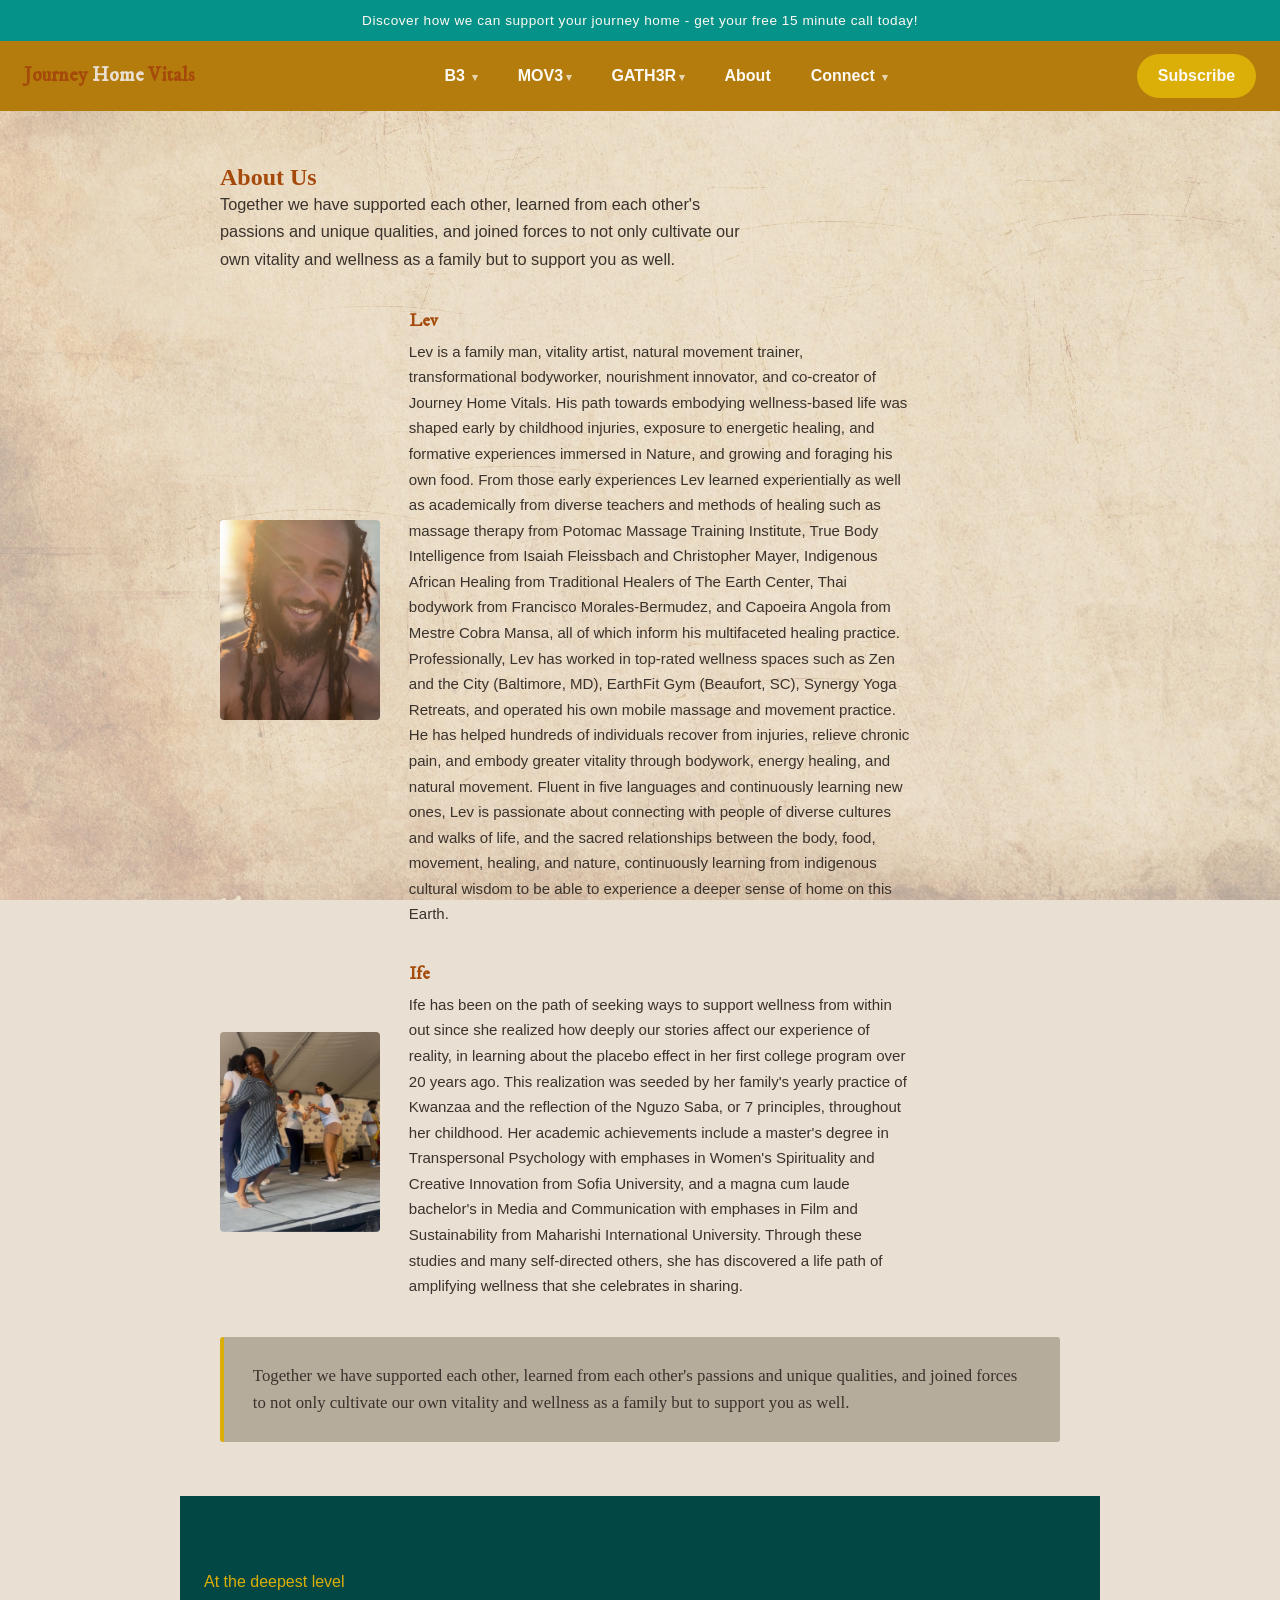
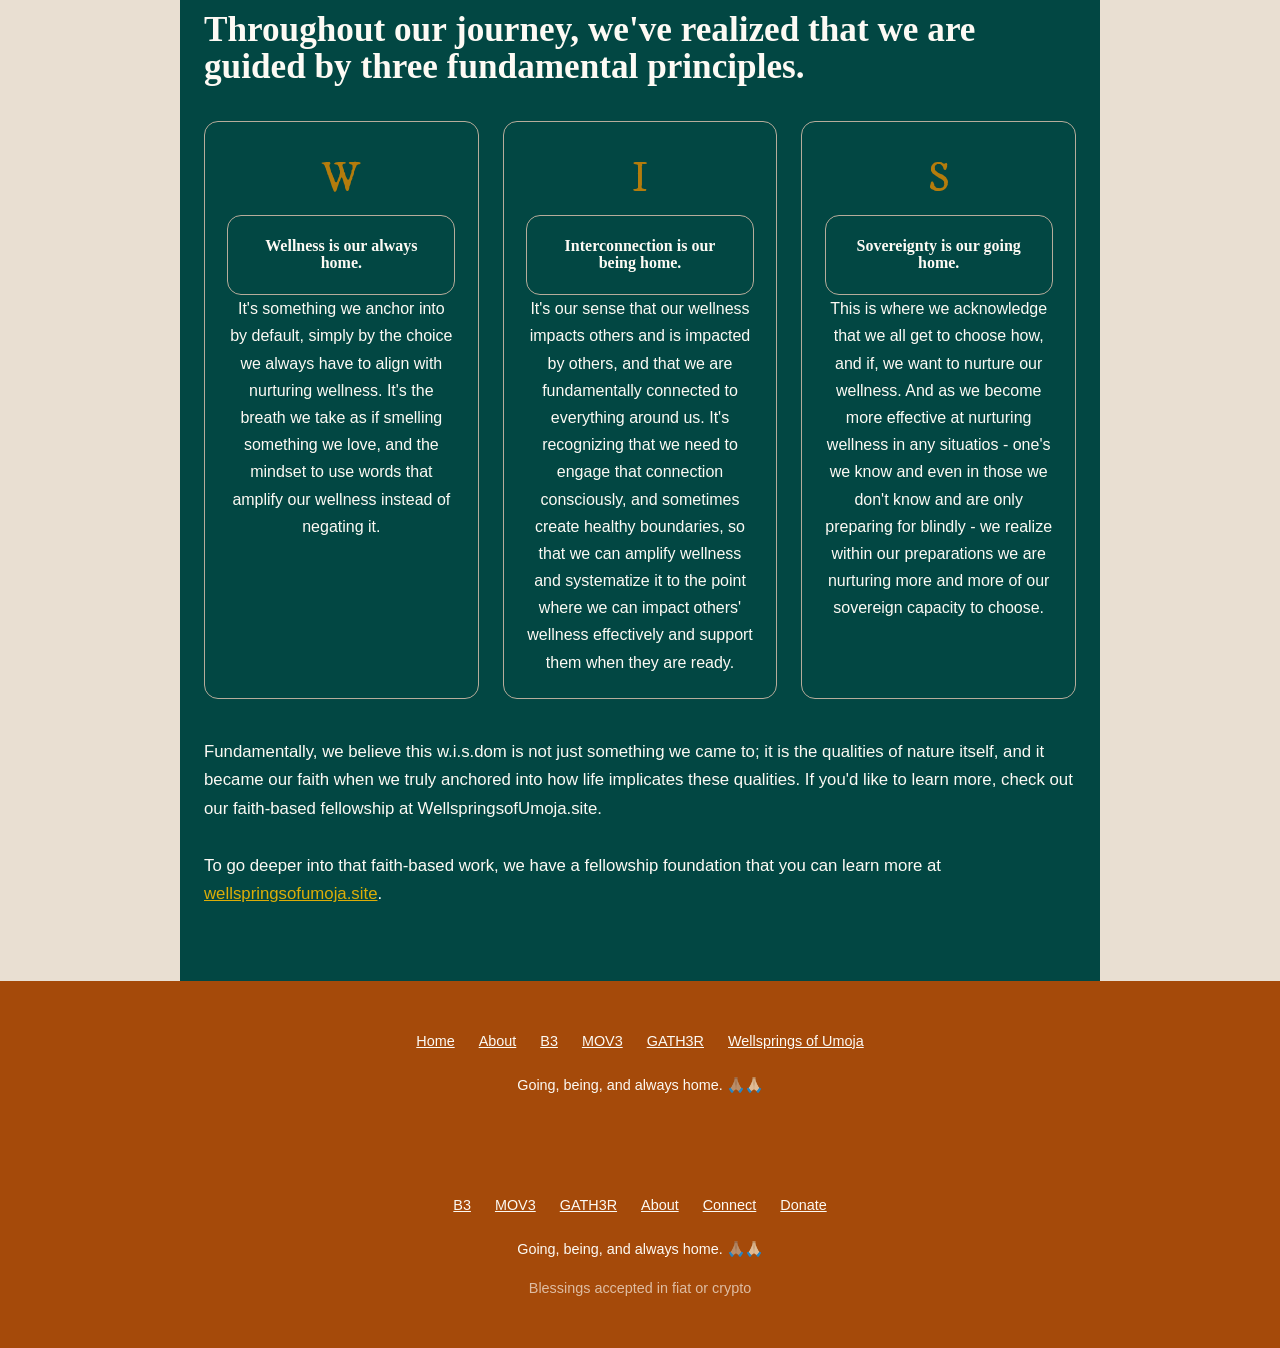
==== about.html @ f93832c3 "Took LIT to JHV website" ====
<!DOCTYPE html>
<html lang="en">
<head>
  <meta charset="UTF-8">
  <meta name="viewport" content="width=device-width, initial-scale=1.0">
  <title>About — Journey Home Vitals</title>
  
  <!-- Shared navigation and design tokens -->
  <link rel="stylesheet" href="nav.css">
    <link rel="stylesheet" href="style.css">
  <link rel="stylesheet" href="lit.css">

</head>

<body>
  <div id="header-mount"></div>

  <div class="site">
    <section class="page who">
      <!-- Hero-style intro -->
      <h1>About Us</h1>
      <p class="lead">Together we have supported each other, learned from each other's passions and unique qualities, and joined forces to not only cultivate our own vitality and wellness as a family but to support you as well.</p>

      <!-- Lev's bio -->
      <div class="bio">
        <div class="imgph"><img src="images/LevsProfile.jpg" alt="Lev's Profile"></div>
        <div>
          <h3>Lev</h3>
          <p>Lev is a family man, vitality artist, natural movement trainer, transformational bodyworker, nourishment innovator, and co-creator of Journey Home Vitals. His path towards embodying wellness-based life was shaped early by childhood injuries, exposure to energetic healing, and formative experiences immersed in Nature, and growing and foraging his own food. From those early experiences Lev learned experientially as well as academically from diverse teachers and methods of healing such as massage therapy from Potomac Massage Training Institute, True Body Intelligence from Isaiah Fleissbach and Christopher Mayer, Indigenous African Healing from Traditional Healers of The Earth Center, Thai bodywork from Francisco Morales-Bermudez, and Capoeira Angola from Mestre Cobra Mansa, all of which inform his multifaceted healing practice. Professionally, Lev has worked in top-rated wellness spaces such as Zen and the City (Baltimore, MD), EarthFit Gym (Beaufort, SC), Synergy Yoga Retreats, and operated his own mobile massage and movement practice. He has helped hundreds of individuals recover from injuries, relieve chronic pain, and embody greater vitality through bodywork, energy healing, and natural movement. Fluent in five languages and continuously learning new ones, Lev is passionate about connecting with people of diverse cultures and walks of life, and the sacred relationships between the body, food, movement, healing, and nature, continuously learning from indigenous cultural wisdom to be able to experience a deeper sense of home on this Earth.</p>
        </div>
      </div>

      <!-- Ife's bio -->
      <div class="bio">
        <div class="imgph"><img src="images/IfesProfile.jpg" alt="Ife's Profile"></div>
        <div>
          <h3>Ife</h3>
          <p>Ife has been on the path of seeking ways to support wellness from within out since she realized how deeply our stories affect our experience of reality, in learning about the placebo effect in her first college program over 20 years ago. This realization was seeded by her family's yearly practice of Kwanzaa and the reflection of the Nguzo Saba, or 7 principles, throughout her childhood. Her academic achievements include a master's degree in Transpersonal Psychology with emphases in Women's Spirituality and Creative Innovation from Sofia University, and a magna cum laude bachelor's in Media and Communication with emphases in Film and Sustainability from Maharishi International University. Through these studies and many self-directed others, she has discovered a life path of amplifying wellness that she celebrates in sharing.</p>
        </div>
      </div>

      <!-- Closing statement -->
      <div class="closing">
        Together we have supported each other, learned from each other's passions and unique qualities, and joined forces to not only cultivate our own vitality and wellness as a family but to support you as well.
      </div>
    </section>

    <!-- Foundation/values band -->
    <section class="wisdom" id="foundation">
      <div class="section-inner">
        <p class="function" style="color: var(--brand);">At the deepest level</p>
        <h2>
Throughout our journey, we've realized that we are guided by three fundamental principles.</h2>
        <div class="acronym">
          <div class="letter reveal">
            <span class="big">W</span><h2 class="letter">Wellness is our always home.</h2>
            <p> It's something we anchor into by default, simply by the choice we always have to align with nurturing wellness. It's the breath we take as if smelling something we love, and the mindset to use words that amplify our wellness instead of negating it.</p>
          </div>
          <div class="letter reveal">
            <span class="big">I</span><h2 class="letter">Interconnection is our being home. </h2>
            <p>It's our sense that our wellness impacts others and is impacted by others, and that we are fundamentally connected to everything around us. It's recognizing that we need to engage that connection consciously, and sometimes create healthy boundaries, so that we can amplify wellness and systematize it to the point where we can impact others' wellness effectively and support them when they are ready.
</p>
          </div>
          <div class="letter reveal">
            <span class="big">S</span><h2 class="letter">Sovereignty is our going home. </h2>
            <p>This is where we acknowledge that we all get to choose how, and if, we want to nurture our wellness. And as we become more effective at nurturing wellness in any situatios - one's we know and even in those we don't know and are only preparing for blindly - we realize within our preparations we are nurturing more and more of our sovereign capacity to choose. </p>
          </div>
        </div>

        <p style="margin-top: 2.4rem; font-size: 1.05rem; line-height: 1.7;">
            Fundamentally, we believe this w.i.s.dom is not just something we came to; it is the qualities of nature itself, and it became our faith when we truly anchored into how life implicates these qualities. If you'd like to learn more, check out our faith-based fellowship at WellspringsofUmoja.site.
            <br>
            <br>
            To go deeper into that faith-based work, we have a fellowship foundation that you can learn more at <a href="https://wellspringsofumoja.site" style="color: var(--brand);">wellspringsofumoja.site</a>.</p>
      </div>
    </section>
  </div>

  <footer>
    <nav>
      <ul style="list-style: none; display: flex; gap: 1.5rem; justify-content: center; margin-bottom: 1.2rem; flex-wrap: wrap;">
        <li><a href="index.html">Home</a></li>
        <li><a href="about.html">About</a></li>
        <li><a href="B3.html">B3</a></li>
        <li><a href="MOV3.html">MOV3</a></li>
        <li><a href="GATH3R.html">GATH3R</a></li>
        <li><a href="https://wellspringsofumoja.site">Wellsprings of Umoja</a></li>
      </ul>
    </nav>
    <p>Going, being, and always home. 🙏🏽🙏🏼</p>
  </footer>

  <div id="footer-mount"></div>


  <script src="main.js"></script>
</body>
</html>
---- nav.css ----
/* ===== Design tokens with aliases for compatibility ===== */
:root {
      --text-heading:  #a54a0a;
      --ink:           #3a322c;
      --surface-alt:   #e9dfd2;
      --brand:         #dcae08;
      --teal:          #059288;
      --text-inverse:  #fdfaf4;
      --bg:            #8f7913;
      --surface:       #b6ac9b;
      --accent:        #B47c0c;
      --accent-strong: #a54a0a;
      --badge:         #b6ac9b;
      --band-dark:     #024743;
      --focus-ring:    #059288;
      --radius:        14px;
      --font-head:     'IM Fell DW Pica', Georgia, 'Times New Roman', serif;
      --font-body:     'Segoe UI', system-ui, sans-serif;

      /* Aliases for Get LIT compatibility (maps old names to current) */
      --heading:       var(--text-heading);
      --paper:         var(--surface-alt);
      --panel:         var(--surface);
      --inverse:       var(--text-inverse);
      --band:          var(--bg);

}
/* ===== Self-hosted fonts ===== */
@font-face {
  font-family: 'IM Fell DW Pica';
  src: url('fonts/im-fell-dw-pica-v16-latin-regular.woff2') format('woff2');
  font-weight: 400;
  font-style: normal;
  font-display: swap;
}
@font-face {
  font-family: 'IM Fell DW Pica';
  src: url('fonts/im-fell-dw-pica-v16-latin-italic.woff2') format('woff2');
  font-weight: 400;
  font-style: italic;
  font-display: swap;
}
@font-face {
  font-family: 'Quin';
  src: url('fonts/quintessential-v24-latin-regular.woff2') format('woff2');
  font-weight: 400;
  font-style: normal;
  font-display: swap;
}

/* ===== Top bar ===== */
.topbar {
  background: var(--teal);
  color: var(--text-inverse);
  text-align: center;
  padding: .55rem 1rem;
  font-size: .85rem;
  letter-spacing: .04em;
}

.topbar a {
  color: inherit;
  text-decoration: none;
  position: relative;
}
.topbar a::after {
  content: "";
  position: absolute;
  left: 0; bottom: 0;
  width: 0; height: 1.5px;
  background: var(--text-inverse);
  transition: width .25s ease;
}
.topbar a:hover::after {
  width: 100%;
}

/* ===== HEADER ===== */
.site-header {
  display: flex;
  align-items: center;
  justify-content: space-between;
  padding: .8rem 1.5rem;
  background: var(--accent);
  position: sticky;
  top: 0;
  z-index: 100;
}

.has-dropdown {
  position: relative;
}

.dropdown {
  position: absolute;
  top: 100%;
  left: 50%;                        /* push right edge to middle of parent */
  transform: translateX(-50%);      /* slide back by half dropdown's width */
  min-width: 190px;
  background: var(--surface);
  border-radius: 0 0 10px 10px;
  box-shadow: var(--shadow);
  padding: .4rem;
  display: none;
  z-index: 200;
}

.has-dropdown:hover .dropdown,
.has-dropdown:focus-within .dropdown {
  display: block;
}

.dropdown a {
  display: block;
  padding: .5rem .8rem;
  text-align: center;              /* ← your text-centering, restored */
  color: var(--ink);
  text-decoration: none;
  font-size: .92rem;
  border-radius: 6px;
}

.dropdown a:hover {
  background: var(--surface-alt);
  color: var(--accent-strong);
}

/* ===== Logo (text + image swap on scroll) ===== */
.logo-container {
  display: flex;
  flex-direction: column;
  align-items: center;
}

.logo-text {
  font-family: var(--font-head);
  font-size: 1.25rem;
  font-weight: bold;
  color: var(--text-heading);
  text-decoration: none;
}
.logo-text span { color: var(--surface-alt); }

.logo-img-only {
  display: none;                 /* hidden until the page is scrolled */
}
.logo-img-only img {
  width: 50px;
  height: auto;
  display: block;                /* kills the baseline gap under images */
}

/* When scrolled: swap which one exists in the layout */
.site-header.scrolled .logo-text { display: none; }
.site-header.scrolled .logo-img-only { display: block; }

/* The special row inside Connect */
.icon-row {
  display: flex;
  align-items: center;
  justify-content: center;
  gap: .8rem;
  padding: .6rem 0;
  background: transparent;
  border-top: 1px solid rgba(0,0,0,0.1);
  margin-top: .2rem;
}

.icon-link {
  background: none;       /* no more cream circle */
  border-radius: 0;       /* no shape constraint */
  display: grid;           /* keep — harmless container for the img */
  place-items: center;
  line-height: 0;          /* kills ghost space under images (baseline gap) */
}

.icon-link img {
  width: 38px;             /* size the LOGO itself, not its container */
  height: auto;            /* keeps each logo's natural proportions */
  display: block;
}

.icon-link:hover {
  background: var(--accent);
  color: var(--text-inverse);
  transform: scale(1.1);
}

.main-nav {
  display: flex;
  gap:2.5rem;
}

.nav-item { 
    position: relative;

}

.nav-btn {
  background: none;
  border: none;
  font: inherit;
  font-weight: 600;
  color: var(--surface-alt);
  padding: .0rem .9rem;
  cursor: pointer;
  display: inline-flex;
  align-items: center;
  gap: .25rem;
}
.caret {
  font-size: .7em;
  opacity: .7;
  margin-left: .15rem;
}

.nav-link:link {
   font-weight: 600;
   text-decoration: none;
  color:var(--text-inverse);
 }      
.nav-link:visited { 
   font-weight: 600; 
text-decoration: none;
  color:var(--text-inverse);
}    
.nav-link:hover { 
   font-weight: 600;
   text-decoration: underline;
  color: var(--brand)
}      
.nav-link:active {
   font-weight: 600; 
  text-decoration: none;
  color:var(--text-inverse);
}


.social { padding: .4rem .55rem; font-size: 1.05rem; }

.btn-subscribe {
  background: var(--brand);
  color: var(--text-inverse);
  padding: .55rem 1.3rem;
  border-radius: 999px;
  font-weight: 700;
  text-decoration: none;
  flex-shrink: 0;
  flex-grow: 0;
  white-space: nowrap;
}
.btn-subscribe:hover { transform: scale(1.1); }
/* ===== Responsive ===== */
.menu-toggle {
  display: none;
  background: none;
}

@media (max-width: 760px) {
  .site-header {
    flex-wrap: wrap;
    flex-direction: column;
    justify-content: center;
    align-items: center;
    text-align: center;
  }


  .menu-toggle {
    display: block;
    order: 2;
    border: none;
    font-size: 1.8rem;
    cursor: pointer;
    color: var(--text-heading);
    padding: .5rem;
  }

  /* Slightly smaller logo image on phones */
  .logo-img-only img { width: 40px; }

  .main-nav { display: none; }
  .main-nav.open {
    display: flex;
    flex-direction: column;
    align-items: center;
  }

  .hero {
    background-image: none;
    background: linear-gradient(
      135deg,
      var(--surface-alt) 0%,
      var(--brand) 50%,
      var(--teal) 100%
    );
    background-attachment: scroll;
    min-height: 70vh;
  }

  .nav-item {
    width: 100%;
    border-bottom: 1px solid rgba(0,0,0,.1);
  }

  .dropdown {
    position: static;
    box-shadow: none;
    background: var(--badge);
    padding: 0 .8rem;
    transform: none; 
  }

  .nav-btn {
    width: 100%;
    text-align: left;
    padding: .8rem 0;
  }

  .btn-subscribe {
    width: auto;
    margin-top: .6rem;
    text-align: center;
  }
}
---- style.css ----
* { margin: 0; padding: 0; box-sizing: border-box; }

body {
  font-family: var(--font-body);
  background: var(--accent);
  color: var(--ink);
  line-height: 1.7;
}

h1 {
  font-family: var(--font-head);
  color: var(--text-inverse);
  line-height: 3;
}
/* ===== Hero ===== */
.hero {
  min-height: 78vh;
  display: flex;
  flex-direction: column;
  justify-content: center;
  align-items:flex-start;
  text-align: center;
  padding: 4rem 10rem; 
  background-image:
    linear-gradient(rgba(237, 234, 230, 0.72), rgba(233, 223, 210, .72)),
    url('images/Ife&Aiye-Sunset.jpg');
  background-size: cover;
  background-position: center;
  background-repeat: no-repeat;
  background-attachment: fixed;
  position: relative;
  overflow: hidden;
}

.hero > div {
  max-width: 100%;
  margin: 0 auto;
   margin-left: 1%;           
  margin-right: auto; 
}

.hero h1 {
  font-family: 'Quin', Georgia, serif;
  font-size: clamp(1.5rem, 2.0vw, 1.5rem);
  color: var(--text-heading);
  max-width: 37ch;
  margin-left:auto;
  margin-right: auto;
  line-height: 1.15;
}
.hero h2 {
  font-family: var(--font-head);
  font-size: clamp(2.0rem, 2.5vw, 2.0rem);
  color: var(--text-heading);
  max-width: 37ch;
  margin-left:auto;
  margin-right: auto;
  line-height: 1.15;
}
.hero p.tagline {
  font-style: italic;
  color: var(--text-heading);
  margin-top: 1rem;
  font-size: 1.15rem;
}
.hero .cta-row {
  margin-top: 2.2rem;
  display: flex;
  gap: 1rem;
  justify-content: center;
  flex-wrap: wrap;
}
#soon {
  display: flex;
  flex-direction: column;
  justify-content: center;
  align-items:center;
  text-align: center;
  padding: 4rem 10rem; 
}

/* ===== @media ===== */
@media (max-width: 1024px) {
  .hero > div {
    margin-left: 1%;   
    margin-right: auto;
  }
}

@media (max-width: 760px) {
  .hero > div {
    margin-left: 0;     /* or 2%, whatever reads best */
    margin-right: 0;
  }
}

.btn-primary {
  background: var(--brand);
  color: var(--text-inverse);
  padding: .85rem 1.8rem;
  border-radius: 999px;
  text-decoration: none;
  font-weight: 600;
  transition: filter .2s;
}
.btn-primary:hover { background: var(--accent); color: var(--text-inverse); }

.btn-secondary {
  background: var(--teal);
  color: var(--text-inverse);
  padding: .85rem 1.8rem;
  border-radius: 999px;
  text-decoration: none;
  font-weight: 600;
  transition: filter .2s;
}
.btn-secondary:hover { background: var(--accent); color: var(--text-inverse); }

.btn-ghost {
  background: var(--accent-strong);
  color: var(--text-inverse);
  padding: .85rem 1.8rem;
  border-radius: 999px;
  text-decoration: none;
  font-weight: 600;
  transition: filter .2s;
}
.btn-ghost:hover { background: var(--accent); color: var(--text-inverse); }

/* ===== Section shell ===== */
section { padding: 4.5rem 1.5rem; }
.section-inner { max-width: 1000px; margin: 0 auto; }
.eyebrow {
  text-transform: uppercase;
  letter-spacing: .22em;
  font-size: .75rem;
  color: var(--surface-alt);
  font-weight: 700;
  margin-bottom: .6rem;
}
h2 {
  font-family: var(--font-head);
  font-size: clamp(1.2rem, 3vw, 2.2rem);
  color: var(--text-heading);
  margin-bottom: 1.2rem;
}

/* ===== Panel nav ===== */
.panel-nav {
  display: flex;
  align-items: stretch;
}
.panel {
  display: flex;
  flex-direction: column;
  transition: flex-grow .3s ease;
}
.panel-head {
  display: flex;
  align-items: center;
  gap: .5rem;
  background: transparent;
  border: none;
  padding: .75rem 1rem;
  cursor: pointer;
  font: inherit;
  font-weight: 700;
}
.panel-icon {
  width: 44px;
  height: 44px;
  border-radius: 50%;
  display: grid;
  place-items: center;
  font-size: 1.2rem;
}
[data-panel="foundation"] .panel-head { background: var(--brand); }
[data-panel="anchoring"]   .panel-head { background: var(--accent-strong); }
[data-panel="amplifying"]  .panel-head { background: var(--surface); }
.panel-body {
  max-height: 0;
  overflow: hidden;
  transition: max-height .35s ease;
}
.panel.open .panel-body {
  max-height: 320px;
}

.intro {
  background: var(--accent-strong);
  text-align: center;
}

#intrologo {
  width: 320px;
  border-radius: 14px;
}
#intrologopic {
  width: 750px;
  border-radius: 14px;
}

/* ===== Three pillars: B3 / MOV3 / GATH3R ===== */
.pillars { background: var(--accent); }
.pillar-grid {
  display: grid;
  grid-template-columns: repeat(auto-fit, minmax(260px, 1fr));
  gap: 1.5rem;
  margin-top: 2rem;
}
.pillars-intro {
   color: var(--surface-alt);   
}
.card {
  background: var(--surface);
  border-radius: var(--radius);
  padding: 1.8rem;
  box-shadow: var(--shadow);
  border-top: 4px solid;
  transition: transform .25s ease;
}

#b3-card {border-top-color: var(--brand);}

#mov3-card { border-top-color: var(--teal); }

#gath3r-card { border-top-color: var(--accent-strong); }
a.card:hover { transform: translateY(-6px); }
.card h3 {
  font-family: var(--font-head);
  margin-bottom: .5rem;
  color: var(--text-heading);
  font-size: 1.6rem;
  letter-spacing: .02em;
}
.card p { font-size: .95rem; }

a.card {
  text-decoration: none;
  color: inherit;
  display: block;          /* anchors default to inline; block fills the grid cell */
}

.golden-bg { color: var(--text-inverse); }

.placeholder-chip {
  display: inline-block;
  font-size: .72rem;
  text-transform: uppercase;
  letter-spacing: .12em;
  color: var(--band-dark);
  background: var(--badge);
  border-radius: 999px;
  padding: .2rem .8rem;
  margin-bottom: .8rem;
}
.card-text {
  text-align: center;
}

.reveal { opacity: 0; transform: translateY(24px); transition: all .7s ease; }
.reveal.visible { opacity: 1; transform: none; }
 
/* ===== WISDOM band ===== */
.wisdom {
  background: var(--band-dark);
  color: var(--text-inverse);
}
.wisdom h2 { color: var(--text-inverse); }
.acronym {
  display: grid;
  grid-template-columns: repeat(auto-fit, minmax(200px, 1fr));
  gap: 1.5rem;
  margin-top: 2.2rem;
}
.acronym .letter {
  text-align: center;
  padding: 1.4rem;
  border: 1px solid var(--surface);
  border-radius: var(--radius);
}
.acronym .big {
  font-family: var(--font-head);
  font-size: 2.6rem;
  color: var(--accent);
  display: block;
}

.letter {
font-size: 1rem;
}

/* ===== Subscribe — Brevo-ready ===== */
.subscribe { background: var(--surface-alt); text-align: center; }
.brevo-container {
  max-width: 520px;
  margin: 2rem auto 0;
  background: var(--surface);
  border-radius: var(--radius);
  padding: 2rem;
  box-shadow: var(--shadow);
  border: 1px dashed var(--accent-strong);
}

.brevo-container input[type="email"],
.brevo-container input[type="text"] {
  padding: .8rem 1.1rem;
  border: 2px solid var(--accent-strong);
  border-radius: 999px;
  font-size: 1rem;
  width: 100%;
  max-width: 320px;
  outline: none;
  font-family: var(--font-body);
}
.brevo-container button,
.brevo-container input[type="submit"] {
  background: var(--accent-strong);
  color: var(--text-inverse);
  border: none;
  border-radius: 999px;
  padding: .8rem 1.8rem;
  font-size: 1rem;
  font-weight: 600;
  cursor: pointer;
  font-family: var(--font-body);
  transition: filter .2s;
}
.brevo-container button:hover,
.brevo-container input[type="submit"]:hover { filter: brightness(.85); }

.brevo-container form.demo {
  display: flex;
  gap: .6rem;
  justify-content: center;
  flex-wrap: wrap;
}

blockquote {
  font-family: var(--font-head);
  font-style: italic;
  font-size: 1.25rem;
  color: var(--text-heading);
  border-left: 5px solid var(--accent);
  padding-left: 1.4rem;
  margin: 2rem 0;
}

/* ===== Footer ===== */
footer {
  background: var(--text-heading);
  color: var(--text-inverse);
  padding: 3rem 1.5rem;
  text-align: center;
  font-size: .9rem;
}
footer nav ul {
  list-style: none;
  display: flex;
  gap: 1.5rem;
  justify-content: center;
  margin-bottom: 1.2rem;
  flex-wrap: wrap;
}
footer a { color: var(--text-inverse); }

/* ===== Toast ===== */
#toast {
  position: fixed;
  bottom: 24px; left: 50%;
  transform: translateX(-50%) translateY(80px);
  background: var(--teal);
  color: var(--text-inverse);
  padding: .8rem 1.6rem;
  border-radius: 999px;
  font-weight: 600;
  box-shadow: var(--shadow);
  transition: transform .35s ease;
  z-index: 200;
}
#toast.show { transform: translateX(-50%) translateY(0); }

/* ===== Focus accessibility ===== */
:focus-visible {
  outline: 3px solid var(--focus-ring);
  outline-offset: 3px;
}

/* ===== BIO SECTION (About Page) ===== */
.who .lead {
  max-width: 60ch;
  font-size: 1.02rem;
  line-height: 1.7;
  color: var(--ink);
  margin-bottom: 2.4rem;
}

.bio {
  display: grid;
  grid-template-columns: 160px 1fr;
  gap: 1.8rem;
  align-items: center;
  margin-bottom: 2.4rem;
}

.bio:last-of-type { margin-bottom: 0; }

.bio h3 {
  font-size: 1.1rem;
  margin-bottom: 0.5rem;
  font-family: var(--font-head);
  color: var(--text-heading);
}

.bio p {
  font-size: 0.94rem;
  line-height: 1.7;
  color: var(--ink);
  max-width: 60ch;
}

.bio .imgph img {
  width: 100%;
  height: 100%;
  object-fit: cover;
  object-position: top center;
  display: block;
}

.imgph {
  border: 1.5px dashed var(--badge);    /* changed from --line */
  border-radius: 4px;
  aspect-ratio: 4 / 5;
  overflow: hidden;
  background: var(--surface-alt);       /* changed from rgba() */
}

.closing {
  margin-top: 2.4rem;
  padding: 1.6rem 1.8rem;
  background: var(--surface);           /* changed from --panel */
  border-left: 4px solid var(--brand);
  border-radius: 3px;
  font-family: var(--font-head);
  font-size: 1.05rem;
  line-height: 1.6;
  color: var(--text-heading);
}
---- lit.css ----
* { box-sizing: border-box; }

  html { scroll-behavior: smooth; }

  html, body {
    margin: 0;
    padding: 0;
    background-color: var(--paper);
    background-image:
    linear-gradient(rgba(233, 223, 210, .72), rgba(233, 223, 210, .72)),
    url('images/OldPaper.jpg');
    background-size: cover;
    background-attachment: fixed;
    min-height: 100vh;
    color: var(--ink);
    font-family: 'Archivo', sans-serif;
  }

  @media (prefers-reduced-motion: reduce) {
    * { animation: none !important; transition: none !important; }
    html { scroll-behavior: auto; }
  }

  h1, h2, h3 {
    font-family: 'Fraunces', serif;
    font-weight: 600;
    line-height: 1.05;
    margin: 0;
    color: var(--heading);
  }

  p { margin: 0 0 1em 0; }
  p:last-child { margin-bottom: 0; }

  .wordmark {
    font-family: 'Fraunces', serif;
    font-weight: 600;
    font-style: italic;
    font-size: 1.15rem;
    color: var(--heading);
    letter-spacing: 0.01em;
  }

  .site { max-width: 920px; margin: 0 auto; }

  header.masthead {
    display: flex;
    justify-content: space-between;
    align-items: baseline;
    padding: 2.2rem 2.5rem 1.4rem;
    border-bottom: 1px solid var(--line);
  }

  .masthead .tag {
    font-size: 0.82rem;
    color: var(--ink);
    text-align: right;
    max-width: 260px;
    line-height: 1.4;
  }

  .page {
    position: relative;
    padding: 3.4rem 2.5rem;
    border-bottom: 1px solid var(--line);
    overflow: hidden;
  }

  .page:last-of-type { border-bottom: none; }

 

  /* Hero */
  .JHVhero h1 {
    font-size: clamp(2rem, 4.4vw, 3rem);
    max-width: 16ch;
    margin-bottom: 1.4rem;
  }

  .JHVhero .lead {
    max-width: 56ch;
    font-size: 1.05rem;
    line-height: 1.65;
    color: var(--ink);
  }

  /* Clickable pillar squares */
  .JHVpillars {
    display: grid;
    grid-template-columns: repeat(3, 1fr);
    gap: 1.4rem;
    margin-top: 2.6rem;
  }

  .JHVpillar {
    display: flex;
    flex-direction: column;
    justify-content: space-between;
    aspect-ratio: 1;
    padding: 1.4rem;
    border: 1.5px solid var(--line);
    border-radius: 4px;
    text-decoration: none;
    background: var(--inverse);
    transition: transform 0.25s ease, box-shadow 0.25s ease, border-color 0.25s ease;
  }

  .JHVpillar:hover, .pillar:focus-visible {
    transform: translateY(-6px);
    box-shadow: 0 10px 24px rgba(58, 50, 44, 0.18);
    outline: 3px solid var(--focus-ring, var(--band));
  }

  .JHVpillar .glyph {
    font-family: 'Fraunces', serif;
    font-size: 1.6rem;
    font-weight: 600;
    line-height: 1;
    color: var(--accent-strong);
  }

  .JHVpillar .name {
    font-family: 'Fraunces', serif;
    font-size: 1.5rem;
    font-weight: 700;
    line-height: 1.05;
    color: var(--ink);
  }

  .JHVpillar .hint {
    font-size: 0.78rem;
    color: var(--ink);
    line-height: 1.4;
    margin-top: 0.4rem;
  }

  .JHVpillar.movement { border-top: 5px solid var(--teal); }
  .JHVpillar.meditation { border-top: 5px solid var(--brand); }
  .JHVpillar.testing { border-top: 5px solid var(--accent); }

  .JHVpillar.movement .glyph { color: var(--teal); }
  .JHVpillar.meditation .glyph { color: var(--accent); }
  .JHVpillar.testing .glyph { color: var(--accent-strong); }

  /* Pillar sections */
  .kicker {
    font-size: 1.55rem;
    margin-bottom: 2rem;
  }

  .JHVpillar-anchor { scroll-margin-top: 2rem; }

  .anchor-link {
    display: inline-block;
    font-size: 0.8rem;
    color: var(--teal);
    text-decoration: none;
    border-bottom: 1px solid transparent;
    margin-bottom: 1.2rem;
  }

  .anchor-link:hover { border-bottom-color: var(--teal); }

  .method-row {
    display: grid;
    grid-template-columns: 200px 1fr;
    gap: 1.8rem;
    align-items: center;
    margin-bottom: 2.4rem;
  }

  .method-row:last-of-type { margin-bottom: 0; }

 
.imgph {
  border: 1.5px dashed var(--line);
  border-radius: 4px;
  aspect-ratio: 4 / 5;
  overflow: hidden;              
  padding: 0;                   
  background: rgba(255,255,255,0.3);
}

.imgph img {
  width: 100%;
  height: 100%;
  object-fit: cover;         
  display: block;                
}

  .method-row h3 {
    font-size: 1.15rem;
    margin-bottom: 0.5rem;
  }

  .method-row p {
    font-size: 0.95rem;
    line-height: 1.65;
    color: var(--ink);
    max-width: 52ch;
  }

  .diff {
    margin-top: 2.6rem;
    padding-top: 2rem;
    border-top: 1px solid var(--line);
    display: flex;
    flex-wrap: wrap;
    gap: 1.6rem 2.6rem;
  }

  .diff div {
    flex: 1 1 220px;
    font-size: 0.92rem;
    line-height: 1.55;
    color: var(--ink);
    padding-left: 1rem;
    border-left: 3px solid var(--teal);
  }

  .diff.movement div { border-left-color: var(--teal); }
  .diff.meditation div { border-left-color: var(--brand); }
  .diff.testing div { border-left-color: var(--accent-strong); }

  /* Who we are */
  .who .lead {
    max-width: 60ch;
    font-size: 1.02rem;
    line-height: 1.7;
    color: var(--ink);
    margin-bottom: 2.4rem;
  }

  .bio {
    display: grid;
    grid-template-columns: 160px 1fr;
    gap: 1.8rem;
    align-items: center;
    margin-bottom: 2.4rem;
  }

  .bio:last-of-type { margin-bottom: 0; }

  .bio h3 {
    font-size: 1.1rem;
    margin-bottom: 0.5rem;
  }

  .bio p {
    font-size: 0.94rem;
    line-height: 1.7;
    color: var(--ink);
    max-width: 60ch;
  }
  .bio .imgph img {
  width: 100%;
  height: 100%;
  object-fit: cover;
  object-position: top center;    /* this is the line you need */
  display: block;
}

  .closing {
    margin-top: 2.4rem;
    padding: 1.6rem 1.8rem;
    background: var(--panel);
    border-left: 4px solid var(--brand);
    border-radius: 3px;
    font-family: 'Fraunces', serif;
    font-size: 1.05rem;
    line-height: 1.6;
    color: var(--ink);
  }

  /* CTA band */
  .cta {
    background: var(--band);
    color: var(--inverse);
    padding: 3rem 2.5rem;
  }

  .cta h2 {
    color: var(--inverse);
    font-size: 1.5rem;
    margin-bottom: 0.8rem;
  }
  .cta h3 {
    color: var(--inverse);
    font-size: 1rem;
    margin-bottom: 0.8rem;
  }
  .cta .contact {
    font-size: 0.95rem;
    line-height: 1.8;
    color: var(--panel-soft);
  }

  .cta .contact span {
    display: inline-block;
    font-weight: 500;
    margin-right: 1.4rem;
  }



  @media (max-width: 640px) {
    header.masthead { flex-direction: column; gap: 0.8rem; padding: 1.8rem 1.4rem 1.2rem; }
    .masthead .tag { text-align: left; max-width: none; }
    .page { padding: 2.4rem 1.4rem; }
    .JHVpillars { grid-template-columns: 1fr; gap: 1rem; }
    .JHVpillar { aspect-ratio: auto; min-height: 110px; }
    .method-row { grid-template-columns: 1fr; }
    .bio { grid-template-columns: 1fr; }
    .imgph { aspect-ratio: 16/9; }
  
    .cta { padding: 2.4rem 1.4rem; }
  }

  @media print {
    body { background: white; }
    .page { break-after: page; border-bottom: none; }
  
  }
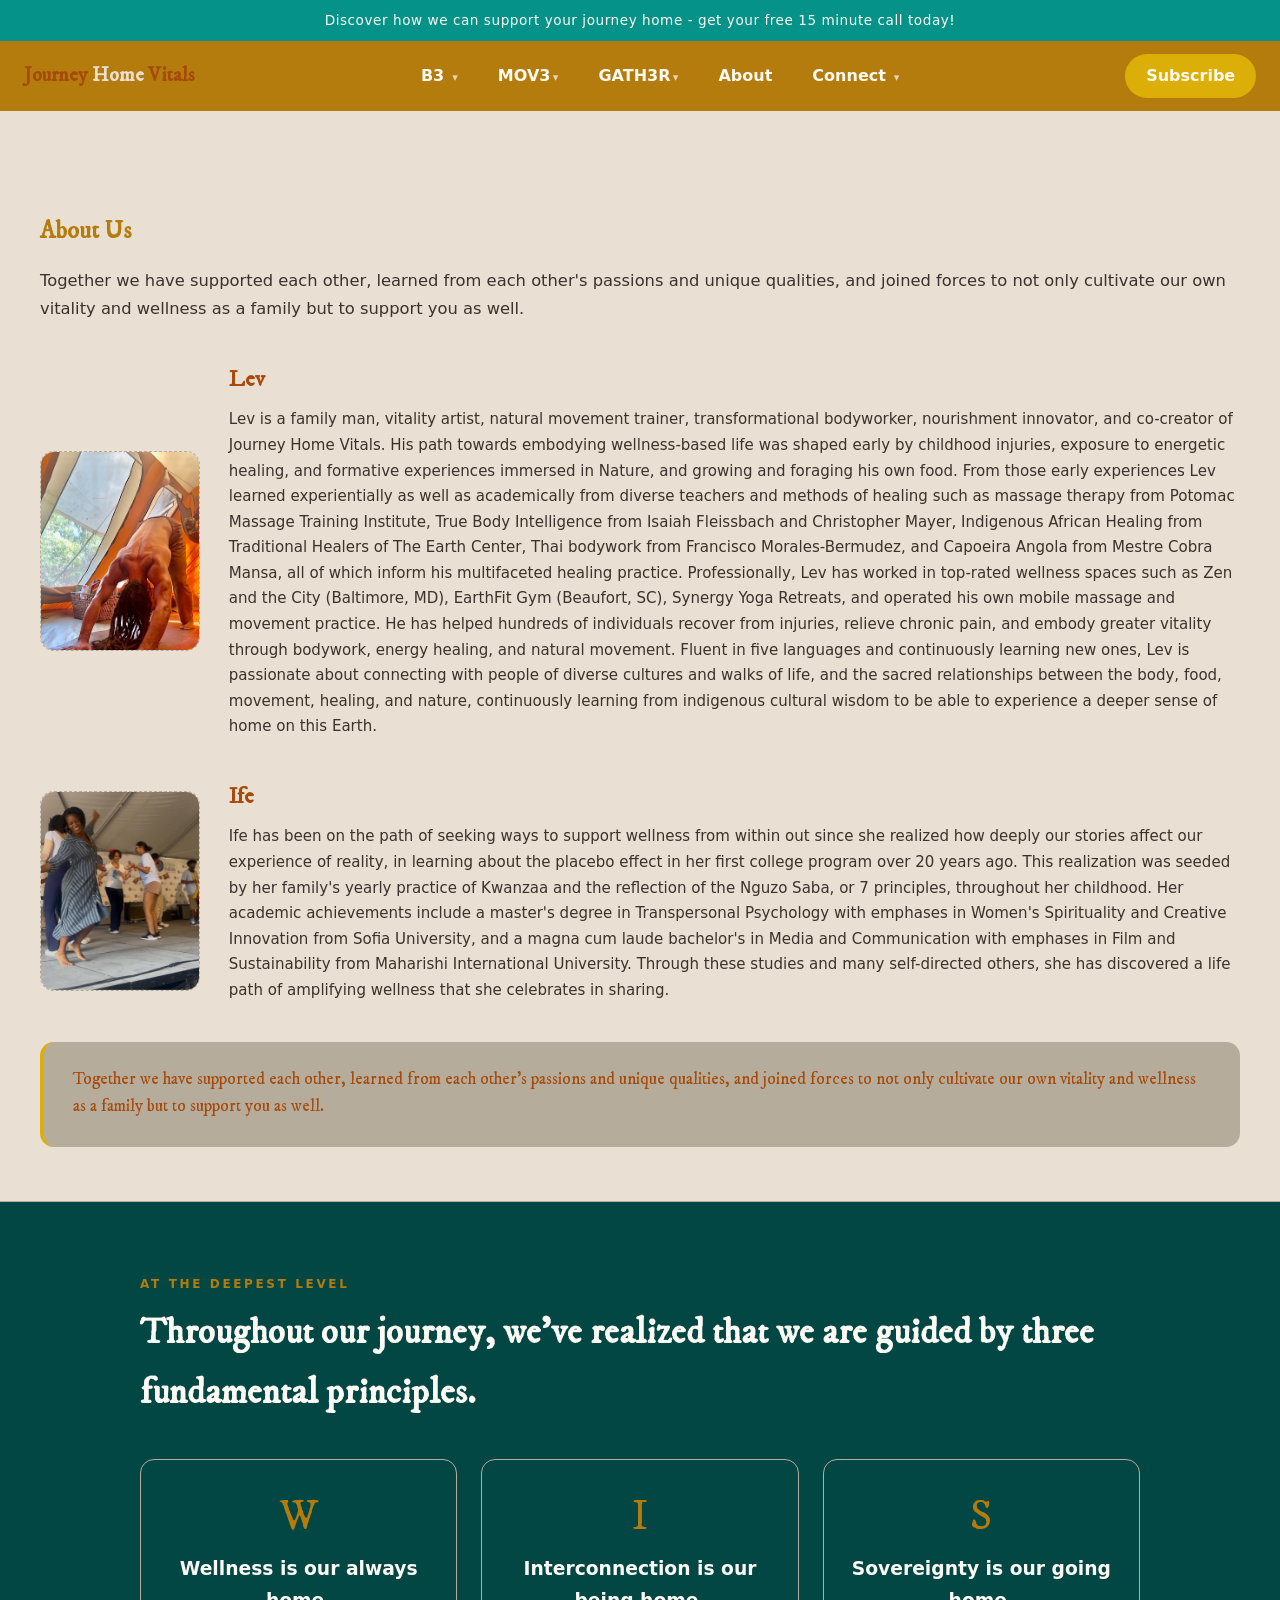
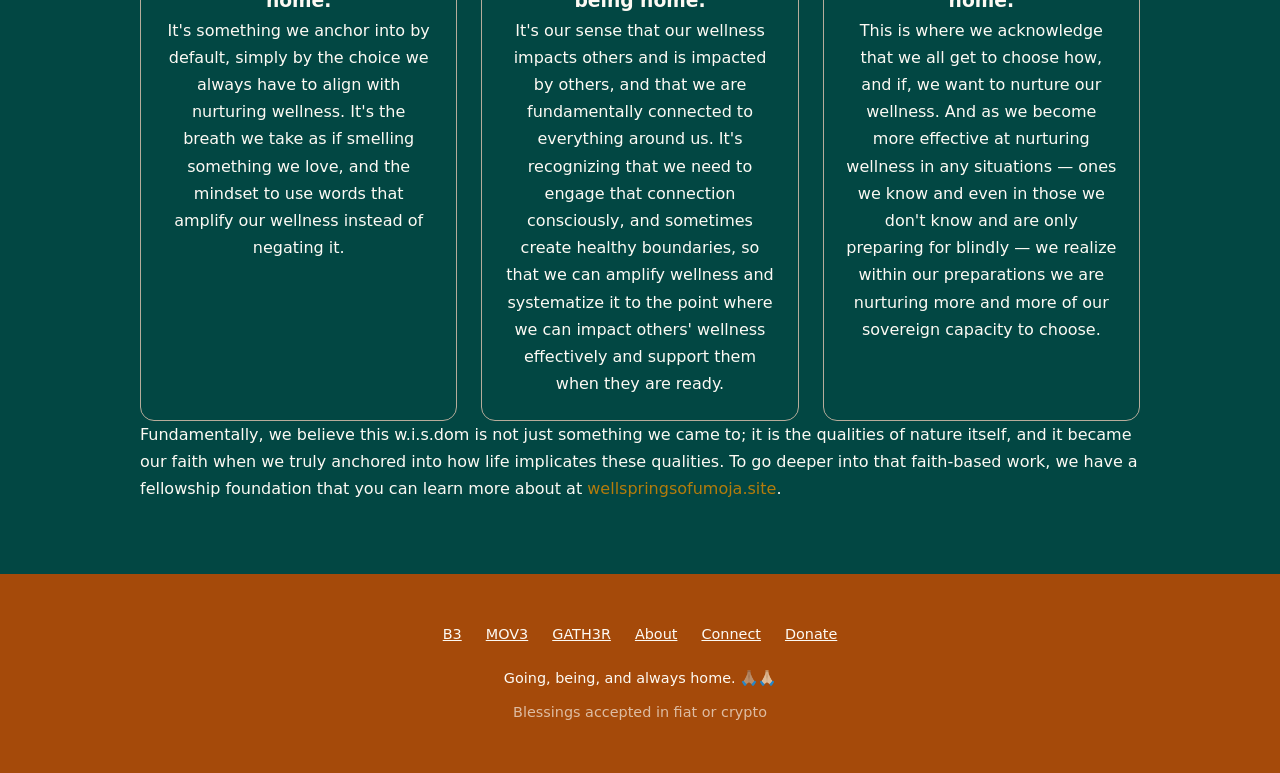
==== commit 71acd5fa: "small edit on about page to be able to share" ====
--- a/about.html
+++ b/about.html
@@ -4,24 +4,23 @@
   <meta charset="UTF-8">
   <meta name="viewport" content="width=device-width, initial-scale=1.0">
   <title>About — Journey Home Vitals</title>
-  
-  <!-- Shared navigation and design tokens -->
+
+  <!-- Shared navigation and design tokens (loads first) -->
   <link rel="stylesheet" href="nav.css">
-    <link rel="stylesheet" href="style.css">
-  <link rel="stylesheet" href="lit.css">
-
+  <!-- Page styles -->
+  <link rel="stylesheet" href="style.css">
 </head>
 
 <body>
   <div id="header-mount"></div>
 
   <div class="site">
+    <!-- ===== BIOS ===== -->
     <section class="page who">
-      <!-- Hero-style intro -->
+      <p class="eyebrow">About</p>
       <h1>About Us</h1>
       <p class="lead">Together we have supported each other, learned from each other's passions and unique qualities, and joined forces to not only cultivate our own vitality and wellness as a family but to support you as well.</p>
 
-      <!-- Lev's bio -->
       <div class="bio">
         <div class="imgph"><img src="images/LevsProfile.jpg" alt="Lev's Profile"></div>
         <div>
@@ -30,7 +29,6 @@
         </div>
       </div>
 
-      <!-- Ife's bio -->
       <div class="bio">
         <div class="imgph"><img src="images/IfesProfile.jpg" alt="Ife's Profile"></div>
         <div>
@@ -39,59 +37,43 @@
         </div>
       </div>
 
-      <!-- Closing statement -->
       <div class="closing">
         Together we have supported each other, learned from each other's passions and unique qualities, and joined forces to not only cultivate our own vitality and wellness as a family but to support you as well.
       </div>
     </section>
 
-    <!-- Foundation/values band -->
+    <!-- ===== VALUES BAND ===== -->
     <section class="wisdom" id="foundation">
       <div class="section-inner">
-        <p class="function" style="color: var(--brand);">At the deepest level</p>
-        <h2>
-Throughout our journey, we've realized that we are guided by three fundamental principles.</h2>
+        <p class="eyebrow" style="color: var(--accent);">At the deepest level</p>
+        <h2>Throughout our journey, we've realized that we are guided by three fundamental principles.</h2>
+
         <div class="acronym">
           <div class="letter reveal">
-            <span class="big">W</span><h2 class="letter">Wellness is our always home.</h2>
-            <p> It's something we anchor into by default, simply by the choice we always have to align with nurturing wellness. It's the breath we take as if smelling something we love, and the mindset to use words that amplify our wellness instead of negating it.</p>
+            <span class="big">W</span>
+            <h3 class="letter-title">Wellness is our always home.</h3>
+            <p>It's something we anchor into by default, simply by the choice we always have to align with nurturing wellness. It's the breath we take as if smelling something we love, and the mindset to use words that amplify our wellness instead of negating it.</p>
           </div>
           <div class="letter reveal">
-            <span class="big">I</span><h2 class="letter">Interconnection is our being home. </h2>
-            <p>It's our sense that our wellness impacts others and is impacted by others, and that we are fundamentally connected to everything around us. It's recognizing that we need to engage that connection consciously, and sometimes create healthy boundaries, so that we can amplify wellness and systematize it to the point where we can impact others' wellness effectively and support them when they are ready.
-</p>
+            <span class="big">I</span>
+            <h3 class="letter-title">Interconnection is our being home.</h3>
+            <p>It's our sense that our wellness impacts others and is impacted by others, and that we are fundamentally connected to everything around us. It's recognizing that we need to engage that connection consciously, and sometimes create healthy boundaries, so that we can amplify wellness and systematize it to the point where we can impact others' wellness effectively and support them when they are ready.</p>
           </div>
           <div class="letter reveal">
-            <span class="big">S</span><h2 class="letter">Sovereignty is our going home. </h2>
-            <p>This is where we acknowledge that we all get to choose how, and if, we want to nurture our wellness. And as we become more effective at nurturing wellness in any situatios - one's we know and even in those we don't know and are only preparing for blindly - we realize within our preparations we are nurturing more and more of our sovereign capacity to choose. </p>
+            <span class="big">S</span>
+            <h3 class="letter-title">Sovereignty is our going home.</h3>
+            <p>This is where we acknowledge that we all get to choose how, and if, we want to nurture our wellness. And as we become more effective at nurturing wellness in any situations — ones we know and even in those we don't know and are only preparing for blindly — we realize within our preparations we are nurturing more and more of our sovereign capacity to choose.</p>
           </div>
         </div>
 
-        <p style="margin-top: 2.4rem; font-size: 1.05rem; line-height: 1.7;">
-            Fundamentally, we believe this w.i.s.dom is not just something we came to; it is the qualities of nature itself, and it became our faith when we truly anchored into how life implicates these qualities. If you'd like to learn more, check out our faith-based fellowship at WellspringsofUmoja.site.
-            <br>
-            <br>
-            To go deeper into that faith-based work, we have a fellowship foundation that you can learn more at <a href="https://wellspringsofumoja.site" style="color: var(--brand);">wellspringsofumoja.site</a>.</p>
+        <p class="wisdom-closing">
+          Fundamentally, we believe this w.i.s.dom is not just something we came to; it is the qualities of nature itself, and it became our faith when we truly anchored into how life implicates these qualities. To go deeper into that faith-based work, we have a fellowship foundation that you can learn more about at <a href="https://wellspringsofumoja.site" class= "page-link">wellspringsofumoja.site</a>.
+        </p>
       </div>
     </section>
   </div>
 
-  <footer>
-    <nav>
-      <ul style="list-style: none; display: flex; gap: 1.5rem; justify-content: center; margin-bottom: 1.2rem; flex-wrap: wrap;">
-        <li><a href="index.html">Home</a></li>
-        <li><a href="about.html">About</a></li>
-        <li><a href="B3.html">B3</a></li>
-        <li><a href="MOV3.html">MOV3</a></li>
-        <li><a href="GATH3R.html">GATH3R</a></li>
-        <li><a href="https://wellspringsofumoja.site">Wellsprings of Umoja</a></li>
-      </ul>
-    </nav>
-    <p>Going, being, and always home. 🙏🏽🙏🏼</p>
-  </footer>
-
   <div id="footer-mount"></div>
-
 
   <script src="main.js"></script>
 </body>
--- a/style.css
+++ b/style.css
@@ -92,9 +92,16 @@
 
 @media (max-width: 760px) {
   .hero > div {
-    margin-left: 0;     /* or 2%, whatever reads best */
+    margin-left: 0;   
     margin-right: 0;
   }
+}
+@media (max-width: 760px) {}
+#intrologopic {
+  max-width: 100%;;
+  height: auto;
+  display: block; 
+  margin-inline: auto;
 }
 
 .btn-primary {
@@ -389,15 +396,17 @@
   outline-offset: 3px;
 }
 
-/* ===== BIO SECTION (About Page) ===== */
+
+/* Bio layout (photo beside text) */
 .who .lead {
-  max-width: 60ch;
+  max-width: 100%;
   font-size: 1.02rem;
   line-height: 1.7;
-  color: var(--ink);
   margin-bottom: 2.4rem;
 }
-
+.page.who h1{
+  color: var(--accent);
+}
 .bio {
   display: grid;
   grid-template-columns: 160px 1fr;
@@ -405,23 +414,25 @@
   align-items: center;
   margin-bottom: 2.4rem;
 }
-
 .bio:last-of-type { margin-bottom: 0; }
-
 .bio h3 {
-  font-size: 1.1rem;
-  margin-bottom: 0.5rem;
-  font-family: var(--font-head);
-  color: var(--text-heading);
-}
-
+  font-family: var(--font-head);
+  color: var(--text-heading);
+  font-size: 1.4rem;
+  margin-bottom: .5rem;
+}
 .bio p {
-  font-size: 0.94rem;
+  font-size: .94rem;
   line-height: 1.7;
-  color: var(--ink);
-  max-width: 60ch;
-}
-
+  max-width: 100%;
+}
+.imgph {
+  border: 1.5px dashed var(--badge);
+  border-radius: var(--radius);
+  aspect-ratio: 4 / 5;
+  overflow: hidden;
+  background: var(--surface-alt);
+}
 .bio .imgph img {
   width: 100%;
   height: 100%;
@@ -429,23 +440,38 @@
   object-position: top center;
   display: block;
 }
-
-.imgph {
-  border: 1.5px dashed var(--badge);    /* changed from --line */
-  border-radius: 4px;
-  aspect-ratio: 4 / 5;
-  overflow: hidden;
-  background: var(--surface-alt);       /* changed from rgba() */
-}
-
 .closing {
   margin-top: 2.4rem;
   padding: 1.6rem 1.8rem;
-  background: var(--surface);           /* changed from --panel */
+  background: var(--surface);
   border-left: 4px solid var(--brand);
-  border-radius: 3px;
+  border-radius: var(--radius);
   font-family: var(--font-head);
   font-size: 1.05rem;
   line-height: 1.6;
   color: var(--text-heading);
+}
+.page-link {
+  color: var(--accent);
+  text-decoration: none;
+}
+.page-link:hover{
+  color: var(--teal);
+}
+
+/* Mobile: stack bios */
+@media (max-width: 760px) {
+  .bio { grid-template-columns: 1fr; gap: 1rem; }
+  .imgph { aspect-ratio: 16/9; }
+}
+/* ===== Page shell ===== */
+.site {
+  max-width: 100%;
+  margin: 0 auto;              /* centers the whole column */
+}
+
+.page {
+  background: var(--surface-alt);   /* paper background, not brown */
+  padding: 3.4rem 2.5rem;
+  border-bottom: 1px solid var(--badge);
 }
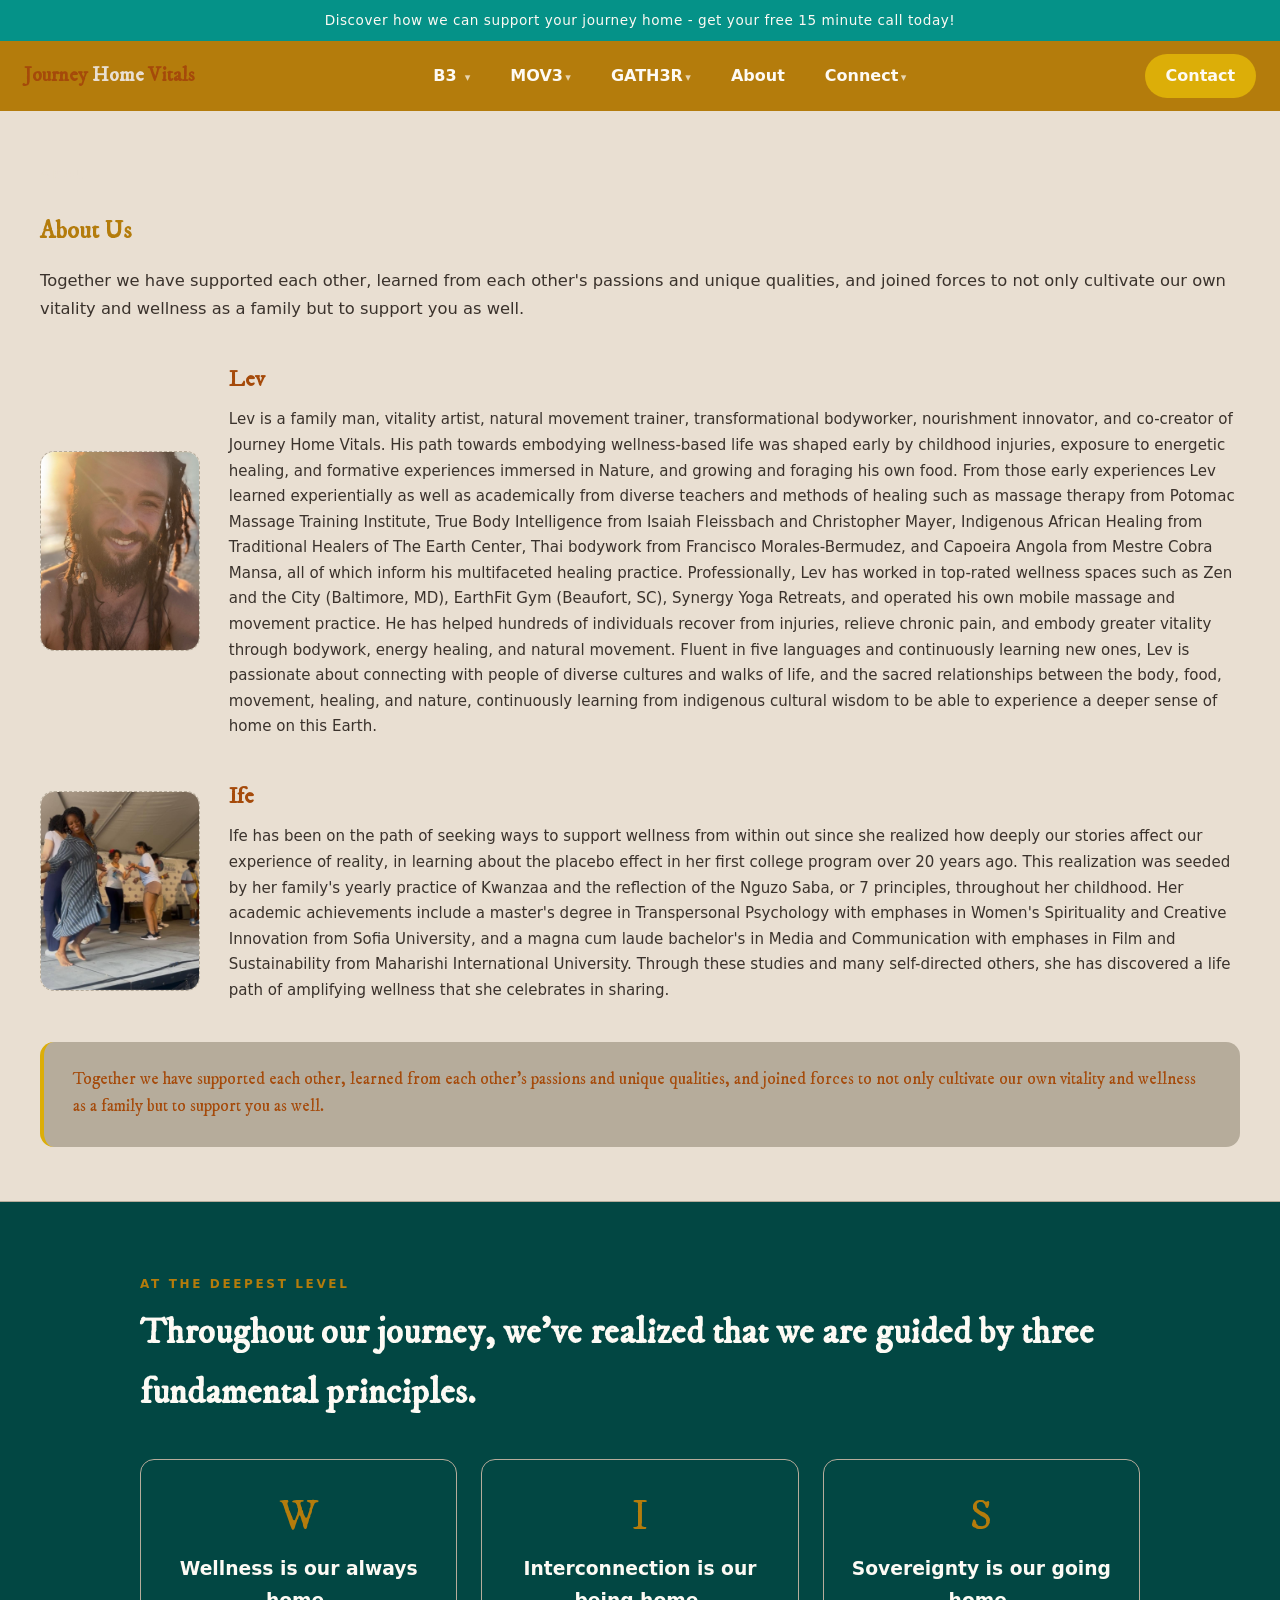
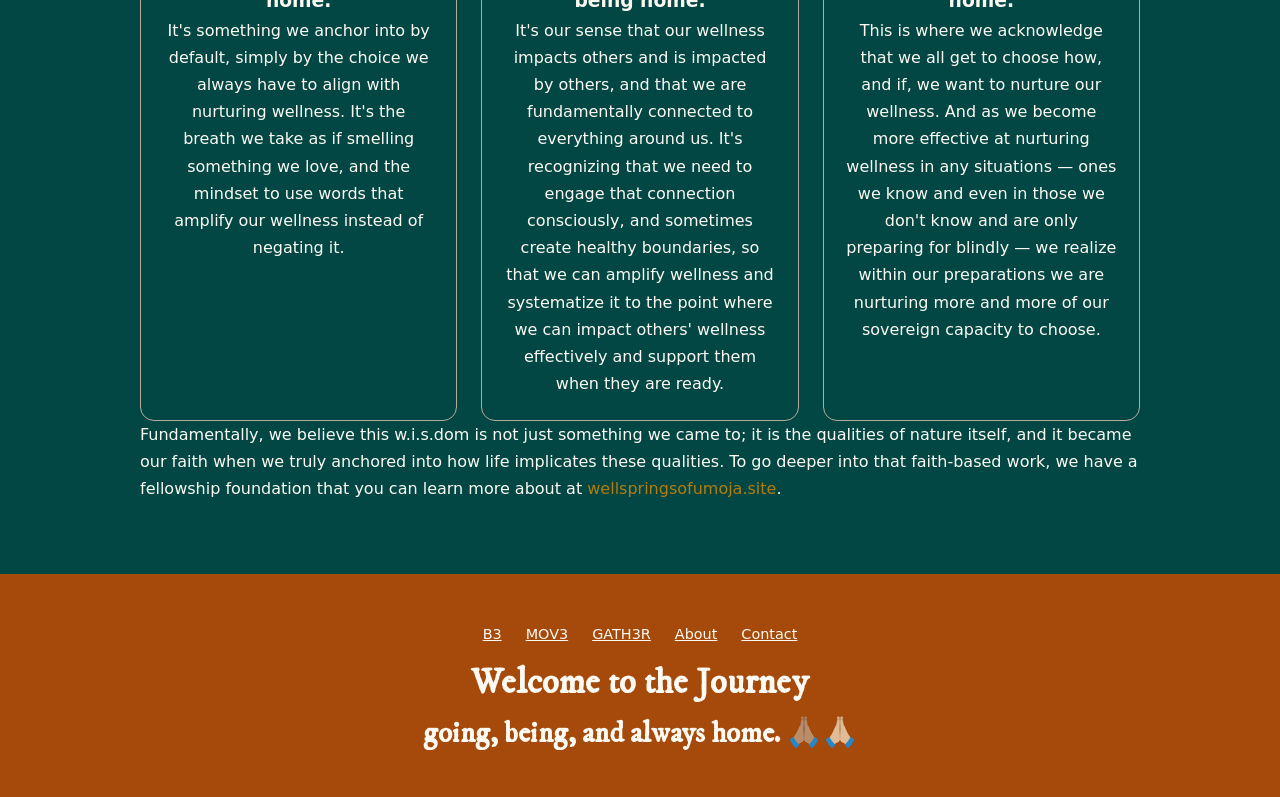
==== commit 6c15b421: "favicon and form honeypot" ====
--- a/about.html
+++ b/about.html
@@ -9,6 +9,9 @@
   <link rel="stylesheet" href="nav.css">
   <!-- Page styles -->
   <link rel="stylesheet" href="style.css">
+
+  <link rel="icon" type="image/svg+xml" href="favicon.svg">
+<link rel="icon" type="image/x-icon" href="favicon.ico">
 </head>
 
 <body>
--- a/nav.css
+++ b/nav.css
@@ -238,7 +238,7 @@
 
 .social { padding: .4rem .55rem; font-size: 1.05rem; }
 
-.btn-subscribe {
+.btn-action {
   background: var(--brand);
   color: var(--text-inverse);
   padding: .55rem 1.3rem;
@@ -248,8 +248,10 @@
   flex-shrink: 0;
   flex-grow: 0;
   white-space: nowrap;
-}
-.btn-subscribe:hover { transform: scale(1.1); }
+  border: none;
+  outline: none;
+}
+.btn-action:hover { transform: scale(1.1); }
 /* ===== Responsive ===== */
 .menu-toggle {
   display: none;
@@ -317,7 +319,7 @@
     padding: .8rem 0;
   }
 
-  .btn-subscribe {
+  .btn-action {
     width: auto;
     margin-top: .6rem;
     text-align: center;
--- a/style.css
+++ b/style.css
@@ -137,6 +137,32 @@
 }
 .btn-ghost:hover { background: var(--accent); color: var(--text-inverse); }
 
+
+
+.contact-form {
+  display: flex;              /* turns the form into a flex container */
+  flex-direction: column;     /* children stack top-to-bottom */
+  align-items: stretch;        /* children centered horizontally */
+  gap: 1rem;                  /* even spacing between each field */
+  max-width: 460px;           /* keeps it from stretching full-page wide */
+  margin: 0 auto;             /* centers the form itself in its section */
+  padding: 2rem;              /* breathing room around the whole form */
+}
+.contact-form input,
+.contact-form textarea {
+  border: 2px solid var(--accent-strong);
+  border-radius: 999px;
+  padding: .8rem 1.1rem;
+  font-size: 1rem;
+  font-family: inherit;
+  width: 100%;
+  max-width: 380px;
+}
+
+.contact-form textarea {
+  border-radius: 14px;         /* pill shape looks odd on a tall box */
+  height: auto;
+}
 /* ===== Section shell ===== */
 section { padding: 4.5rem 1.5rem; }
 .section-inner { max-width: 1000px; margin: 0 auto; }
@@ -374,21 +400,13 @@
 }
 footer a { color: var(--text-inverse); }
 
-/* ===== Toast ===== */
-#toast {
-  position: fixed;
-  bottom: 24px; left: 50%;
-  transform: translateX(-50%) translateY(80px);
-  background: var(--teal);
-  color: var(--text-inverse);
-  padding: .8rem 1.6rem;
-  border-radius: 999px;
-  font-weight: 600;
-  box-shadow: var(--shadow);
-  transition: transform .35s ease;
-  z-index: 200;
-}
-#toast.show { transform: translateX(-50%) translateY(0); }
+.form {
+  background-color: var(--text-inverse);
+}
+.form h1 {
+  color: var(--text-heading);
+  text-align: center; 
+}
 
 /* ===== Focus accessibility ===== */
 :focus-visible {
@@ -474,4 +492,13 @@
   background: var(--surface-alt);   /* paper background, not brown */
   padding: 3.4rem 2.5rem;
   border-bottom: 1px solid var(--badge);
+}
+[id] {
+  scroll-margin-top: 90px;  /* roughly your header height + breathing room */
+}
+.inverse {
+color: var(--text-inverse); }
+.bottom h2,
+.bottom h1 {
+line-height: 1.0;
 }
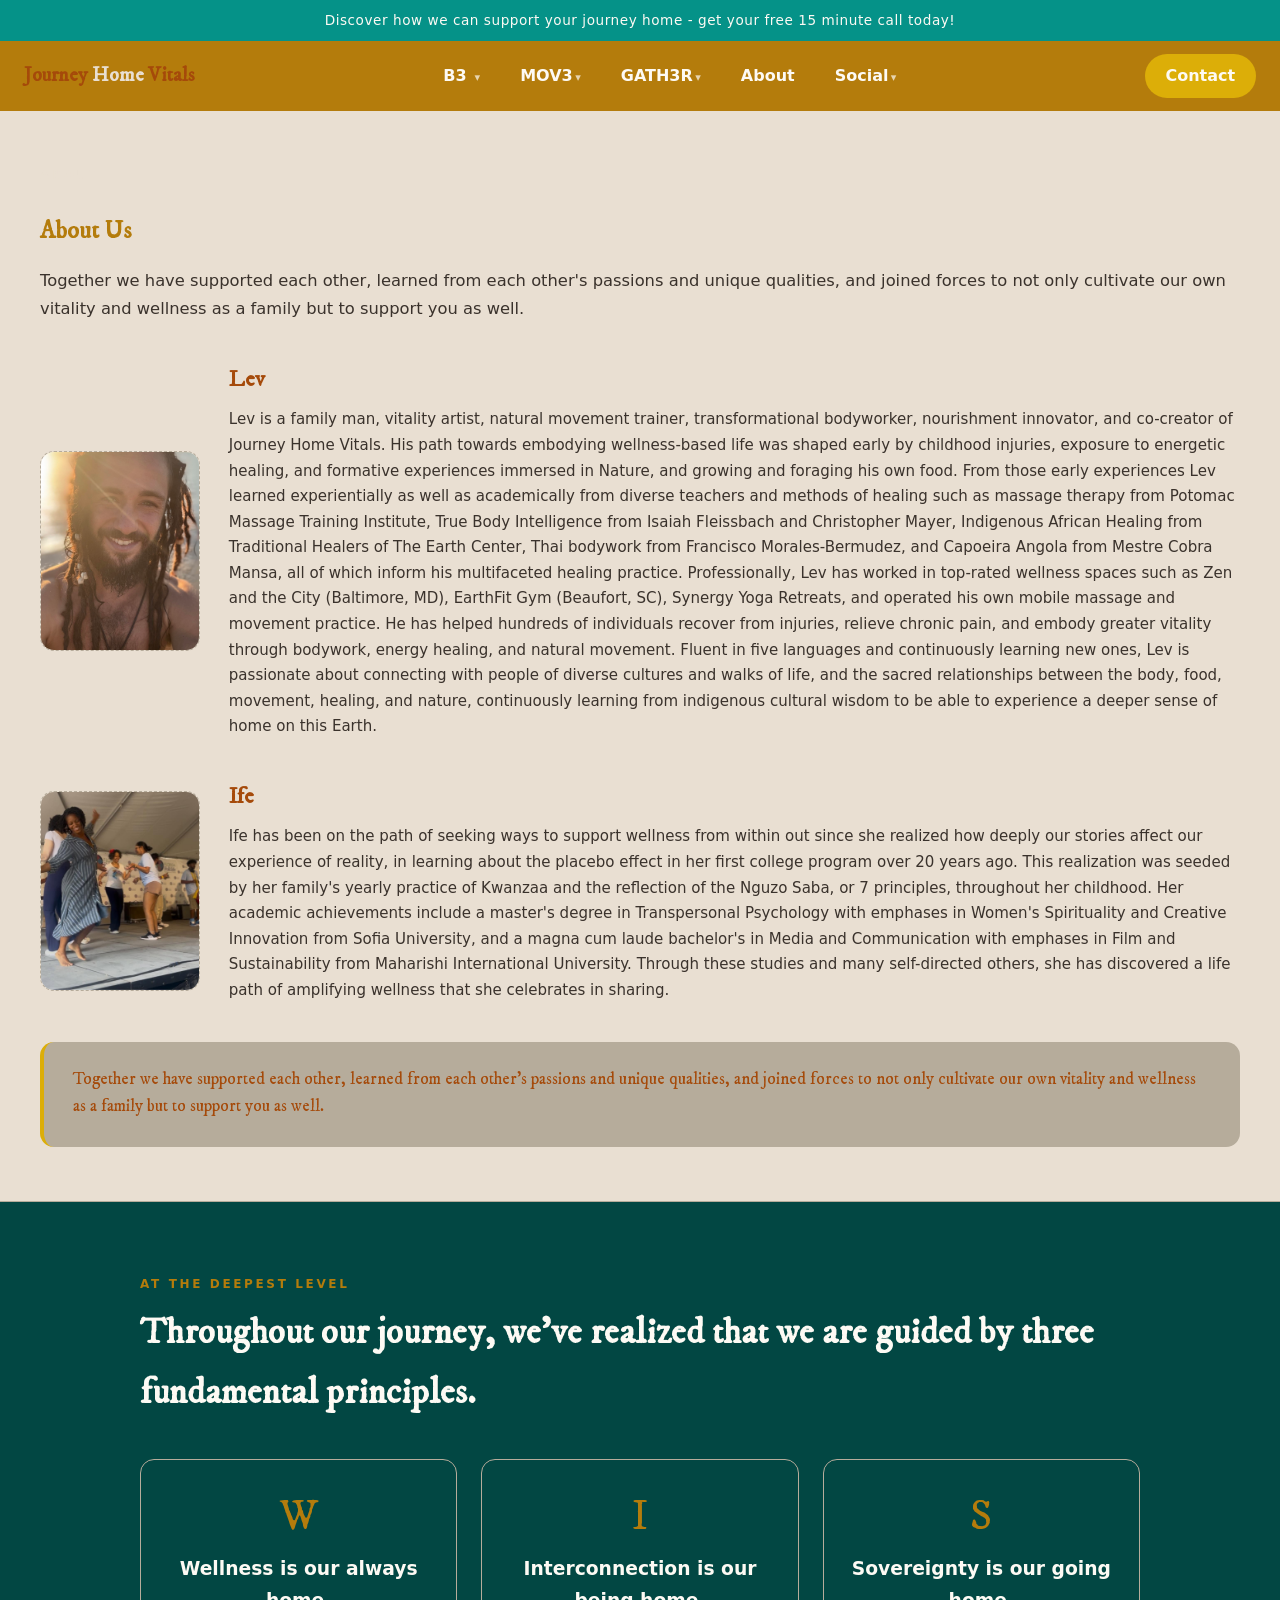
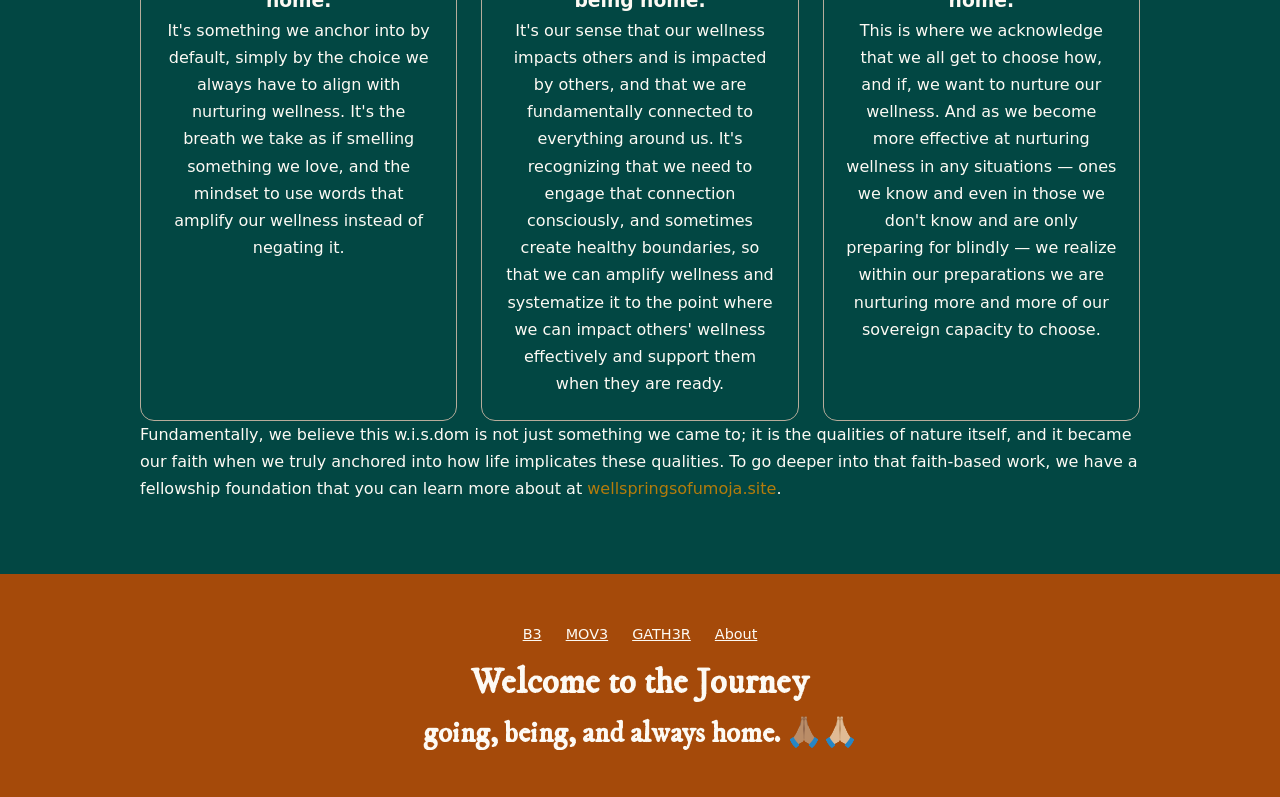
==== commit be3541a2: "B3 & padding" ====
--- a/about.html
+++ b/about.html
@@ -17,7 +17,7 @@
 <body>
   <div id="header-mount"></div>
 
-  <div class="site">
+  <main class="site">
     <!-- ===== BIOS ===== -->
     <section class="page who">
       <p class="eyebrow">About</p>
@@ -74,7 +74,7 @@
         </p>
       </div>
     </section>
-  </div>
+  </main>
 
   <div id="footer-mount"></div>
 
--- a/style.css
+++ b/style.css
@@ -87,18 +87,20 @@
   .hero > div {
     margin-left: 1%;   
     margin-right: auto;
+    padding:0rem;
   }
 }
 
 @media (max-width: 760px) {
-  .hero > div {
+  .hero  {
     margin-left: 0;   
     margin-right: 0;
+   padding: 2rem; 
   }
 }
 @media (max-width: 760px) {}
 #intrologopic {
-  max-width: 100%;;
+  max-width: 100%;
   height: auto;
   display: block; 
   margin-inline: auto;
@@ -174,6 +176,14 @@
   font-weight: 700;
   margin-bottom: .6rem;
 }
+.eyebrow-inverse {
+  text-transform: uppercase;
+  letter-spacing: .22em;
+  font-size: .75rem;
+  color: var(--surface);
+  font-weight: 700;
+  margin-bottom: .6rem;
+}
 h2 {
   font-family: var(--font-head);
   font-size: clamp(1.2rem, 3vw, 2.2rem);
@@ -501,4 +511,48 @@
 .bottom h2,
 .bottom h1 {
 line-height: 1.0;
+color:var(--text-inverse);
+}
+
+.offerings{
+  display: grid;
+ 
+}
+.title-offerings{
+  text-align: center;
+  background-color: var(--surface-alt);
+}
+.title-offerings h1{
+  font-size: clamp(2.5rem, 3.0vw, 2.5rem);
+  color: var(--text-heading);
+  line-height: 1.0;
+}
+.intro-offerings {
+  background: var(--surface-alt);
+   text-align: center;
+   padding: 3.4rem;
+}
+
+/* ===== Progressive disclosure blocks (B3 page) ===== */
+.deep-dive {
+  margin-top: 1.2rem;
+  border: 1.5px dashed var(--badge);
+  border-radius: var(--radius);
+  background: var(--surface);
+}
+
+.deep-dive summary {
+  cursor: pointer;
+  padding: .9rem 1.2rem;
+  font-weight: 600;
+  color: var(--accent-strong);
+}
+
+.deep-dive[open] summary {
+  border-bottom: 1.5px dashed var(--badge);
+}
+
+.deep-dive p {
+  padding: .2rem 1.4rem .4rem;
+  font-size: .95rem;
 }
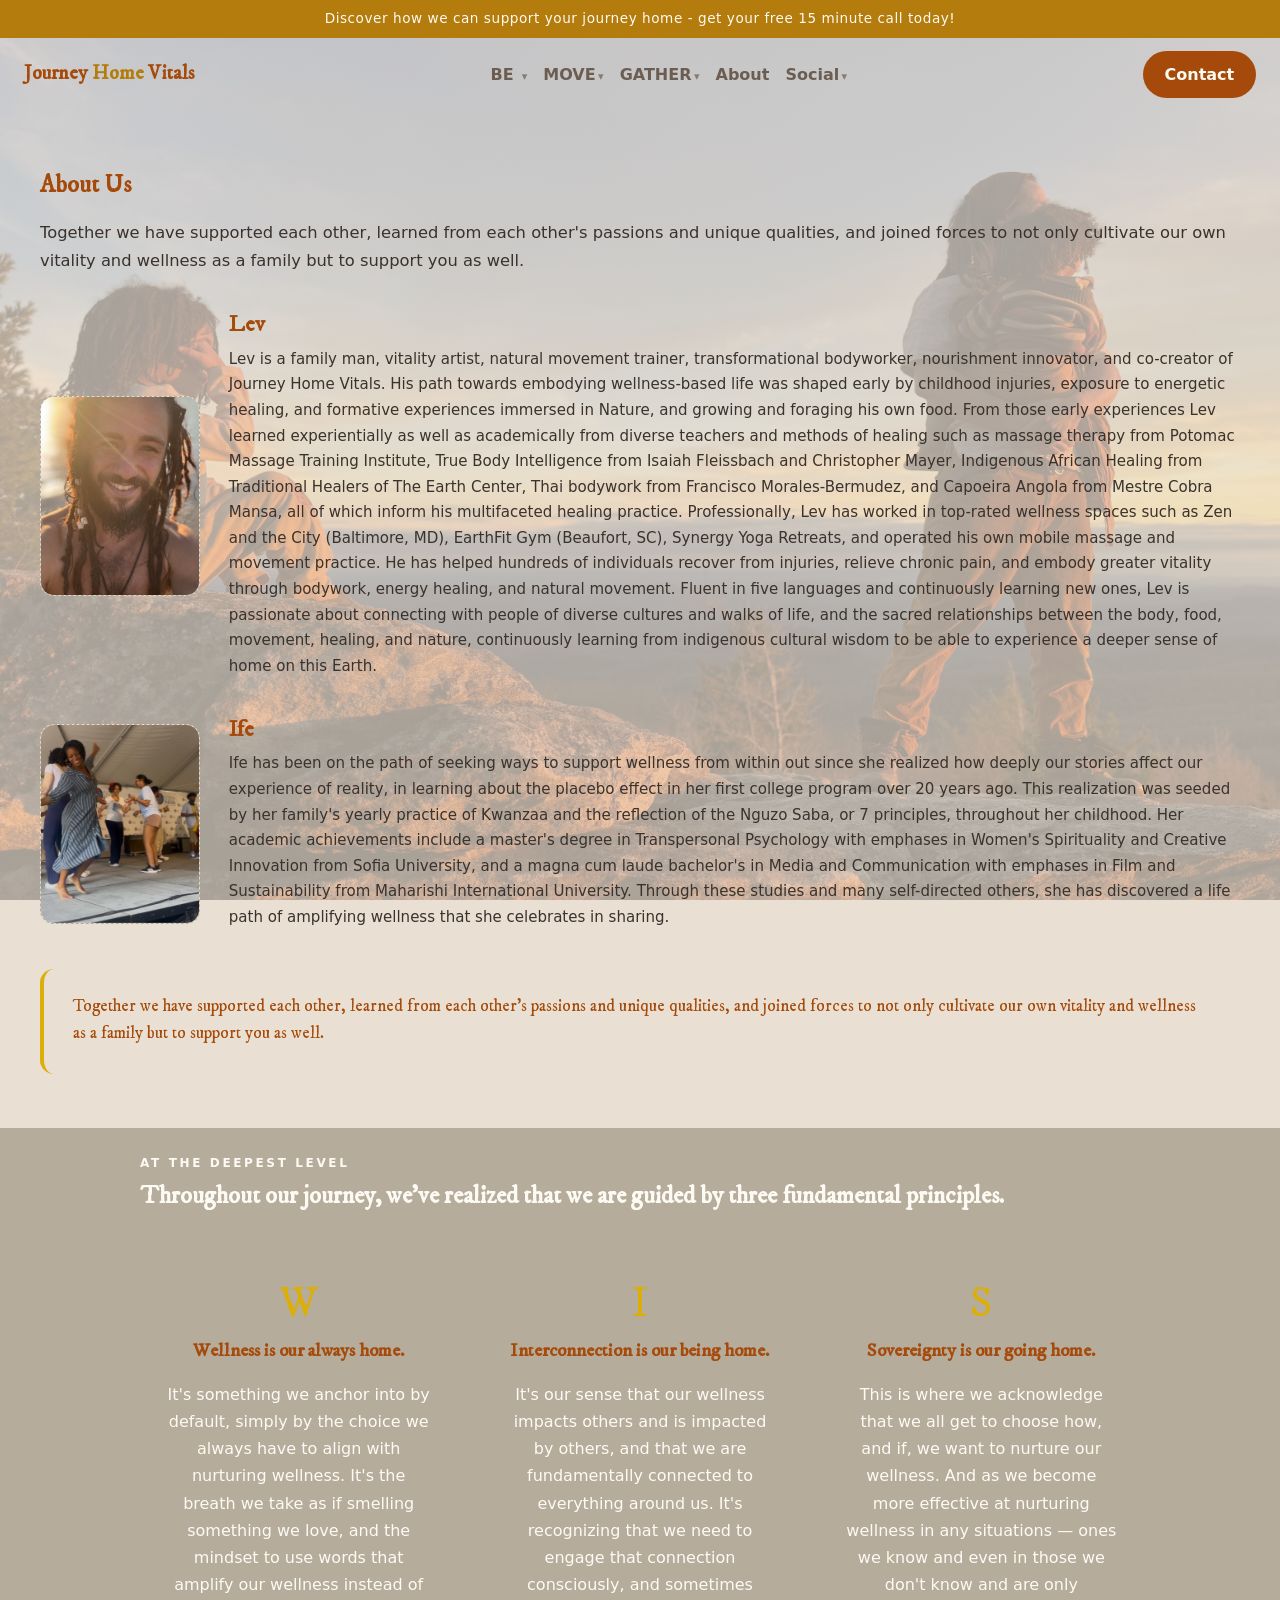
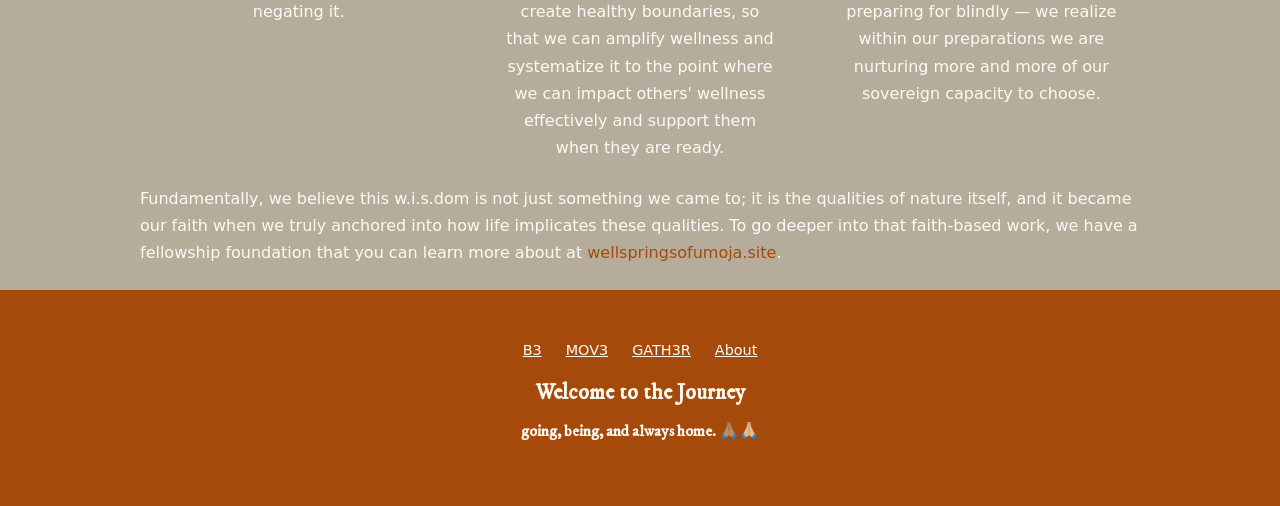
==== commit 36552291: "major upgrade, filling in offerings" ====
--- a/about.html
+++ b/about.html
@@ -20,7 +20,6 @@
   <main class="site">
     <!-- ===== BIOS ===== -->
     <section class="page who">
-      <p class="eyebrow">About</p>
       <h1>About Us</h1>
       <p class="lead">Together we have supported each other, learned from each other's passions and unique qualities, and joined forces to not only cultivate our own vitality and wellness as a family but to support you as well.</p>
 
--- a/nav.css
+++ b/nav.css
@@ -1,30 +1,46 @@
-/* ===== Design tokens with aliases for compatibility ===== */
+
+
+/* ===== Design tokens (named by role, not by color) ===== */
 :root {
-      --text-heading:  #a54a0a;
-      --ink:           #3a322c;
-      --surface-alt:   #e9dfd2;
-      --brand:         #dcae08;
-      --teal:          #059288;
-      --text-inverse:  #fdfaf4;
-      --bg:            #8f7913;
-      --surface:       #b6ac9b;
-      --accent:        #B47c0c;
-      --accent-strong: #a54a0a;
-      --badge:         #b6ac9b;
-      --band-dark:     #024743;
-      --focus-ring:    #059288;
-      --radius:        14px;
-      --font-head:     'IM Fell DW Pica', Georgia, 'Times New Roman', serif;
-      --font-body:     'Segoe UI', system-ui, sans-serif;
-
-      /* Aliases for Get LIT compatibility (maps old names to current) */
-      --heading:       var(--text-heading);
-      --paper:         var(--surface-alt);
-      --panel:         var(--surface);
-      --inverse:       var(--text-inverse);
-      --band:          var(--bg);
-
-}
+  /* ---- Text ---- */
+  --text:              #3a322c;  /* body copy */
+  --text-strong:       #a54a0a;  /* headings, emphasized text */
+  --text-inverse:      #fdfaf4;  /* text on colored or dark surfaces */
+  --text-inverse-soft: #b6ac9b;  /* muted text on colored surfaces */
+  --text-soft:         #6b5d52;  /* dimmed body text (hints, captions) — NEW */
+  --text-warm:         #b47c0c;
+
+  /* ---- Surfaces ---- */
+  --background:        #e9dfd2;  /* outermost page background */
+  --section:           #b6ac9b;  /* cards, panels, chips */
+  --section-warm:      #b47c0c;  /* rich amber bands */
+  --section-strong:    #a54a0a;  /* rust bands (intro) */
+  --section-deep:      #024743;  /* deep bands (wisdom) */
+
+  /* ---- Chrome ---- */
+  --header-bg:         #e9dfd2;  /* sticky site header */
+  --topbar-bg:         #b47c0c;  /* announcement bar */
+
+  /* ---- Actions ---- */
+  --action:            #dcae08;  /* primary buttons */
+  --action-alt:        #059288;  /* secondary buttons, links */
+  --action-strong:     #a54a0a;  /* tertiary buttons (ghost, subscribe) — NEW */
+  --action-hover:      #b47c0c;  /* shared hover state */
+  --focus-ring:        #059288;  /* keyboard focus outlines */
+
+  /* ---- Decoration ---- */
+  --pop:               #b47c0c;  /* non-interactive accents: bars, glyphs — NEW */
+  --border:            #b6ac9b;  /* standard borders & dividers */
+  --border-strong:     #a54a0a;  /* heavy borders: inputs, card tops — NEW */
+
+  /* ---- Shape, depth, type ---- */
+  --radius:   14px;
+  --shadow:   0 6px 18px rgba(58, 50, 44, 0.18);  /* NEW — was used but never defined */
+  --font-head: 'IM Fell DW Pica', Georgia, 'Times New Roman', serif;
+  --font-body: 'Segoe UI', system-ui, sans-serif;
+  --topbar-h: 38px; 
+}
+
 /* ===== Self-hosted fonts ===== */
 @font-face {
   font-family: 'IM Fell DW Pica';
@@ -50,13 +66,18 @@
 
 /* ===== Top bar ===== */
 .topbar {
-  background: var(--teal);
+  background: var(--topbar-bg);
   color: var(--text-inverse);
   text-align: center;
   padding: .55rem 1rem;
   font-size: .85rem;
   letter-spacing: .04em;
-}
+  height: var(--topbar-h); 
+  display: flex; 
+  align-items: center; 
+  justify-content: center;
+}
+
 
 .topbar a {
   color: inherit;
@@ -80,12 +101,26 @@
   display: flex;
   align-items: center;
   justify-content: space-between;
+  flex-wrap: wrap;
   padding: .8rem 1.5rem;
-  background: var(--accent);
-  position: sticky;
-  top: 0;
+  background: transparent;
+  position: fixed;
+  top: var(--topbar-h);
+  left: 0;
+  right: 0;
+  box-sizing: border-box;
   z-index: 100;
-}
+  transition: background-color .3s ease, top .3s ease, padding .3s ease, box-shadow .3s ease;
+}
+
+ .site-header.scrolled {
+      background-color: color-mix(in srgb, var(--section) 75%, transparent);
+      padding: 0.75rem 2rem;
+      box-shadow:
+        0 1px 3px rgba(58, 50, 44, 0.15),     /* tight, close contact shadow */
+        0 6px 16px rgba(58, 50, 44, 0.12); 
+      top: 0;
+    }
 
 .has-dropdown {
   position: relative;
@@ -97,7 +132,7 @@
   left: 50%;                        /* push right edge to middle of parent */
   transform: translateX(-50%);      /* slide back by half dropdown's width */
   min-width: 190px;
-  background: var(--surface);
+  background: var(--section);
   border-radius: 0 0 10px 10px;
   box-shadow: var(--shadow);
   padding: .4rem;
@@ -113,16 +148,16 @@
 .dropdown a {
   display: block;
   padding: .5rem .8rem;
-  text-align: center;              /* ← your text-centering, restored */
-  color: var(--ink);
+  text-align: center;              /* text-centering, restored */
+  color: var(--text);
   text-decoration: none;
   font-size: .92rem;
   border-radius: 6px;
 }
 
 .dropdown a:hover {
-  background: var(--surface-alt);
-  color: var(--accent-strong);
+  background: var(--border);
+  color: var(--text-strong);
 }
 
 /* ===== Logo (text + image swap on scroll) ===== */
@@ -136,10 +171,10 @@
   font-family: var(--font-head);
   font-size: 1.25rem;
   font-weight: bold;
-  color: var(--text-heading);
+  color: var(--text-strong);
   text-decoration: none;
 }
-.logo-text span { color: var(--surface-alt); }
+.logo-text span { color: var(--text-warm); }
 
 .logo-img-only {
   display: none;                 /* hidden until the page is scrolled */
@@ -169,7 +204,7 @@
 .icon-link {
   background: none;       /* no more cream circle */
   border-radius: 0;       /* no shape constraint */
-  display: grid;           /* keep — harmless container for the img */
+  display: grid;           /* harmless container for the img */
   place-items: center;
   line-height: 0;          /* kills ghost space under images (baseline gap) */
 }
@@ -181,19 +216,19 @@
 }
 
 .icon-link:hover {
-  background: var(--accent);
+  background: var(--action-hover);
   color: var(--text-inverse);
   transform: scale(1.1);
 }
 
 .main-nav {
   display: flex;
-  gap:2.5rem;
-}
-
-.nav-item { 
-    position: relative;
-
+  gap:1rem;
+  flex-wrap: wrap; 
+}
+
+.nav-item {
+  position: relative;
 }
 
 .nav-btn {
@@ -201,7 +236,7 @@
   border: none;
   font: inherit;
   font-weight: 600;
-  color: var(--surface-alt);
+  color: var(--text-inverse);
   padding: .0rem .9rem;
   cursor: pointer;
   display: inline-flex;
@@ -217,29 +252,28 @@
 .nav-link:link {
    font-weight: 600;
    text-decoration: none;
-  color:var(--text-inverse);
- }      
-.nav-link:visited { 
-   font-weight: 600; 
-text-decoration: none;
-  color:var(--text-inverse);
-}    
-.nav-link:hover { 
+  color: var(--text-soft);
+}
+.nav-link:visited {
+   font-weight: 600;
+   text-decoration: none;
+  color: var(--text-soft);
+}
+.nav-link:hover {
    font-weight: 600;
    text-decoration: underline;
-  color: var(--brand)
-}      
+  color: var(--action-strong);
+}
 .nav-link:active {
-   font-weight: 600; 
-  text-decoration: none;
-  color:var(--text-inverse);
-}
-
+   font-weight: 600;
+   text-decoration: none;
+  color: var(--text-inverse);
+}
 
 .social { padding: .4rem .55rem; font-size: 1.05rem; }
 
 .btn-action {
-  background: var(--brand);
+  background: var(--action-strong);
   color: var(--text-inverse);
   padding: .55rem 1.3rem;
   border-radius: 999px;
@@ -249,55 +283,95 @@
   flex-grow: 0;
   white-space: nowrap;
   border: none;
-  outline: none;
-}
-.btn-action:hover { transform: scale(1.1); }
+  transition: background-color .3s ease, color .3s ease, border-color .3s ease;
+  border: 1.5px solid transparent; 
+  width: auto;
+
+  
+}
+.btn-action:hover {   
+  background: transparent;
+  color: var(--text-soft);
+  border-color: var(--text-soft);  
+}
+
 /* ===== Responsive ===== */
 .menu-toggle {
   display: none;
   background: none;
 }
 
+/* Utility: hide the mobile copy by default */
+.mobile-only { display: none; }
+
+
+
 @media (max-width: 760px) {
   .site-header {
+    flex-direction: row;              /* back to a row */
+    justify-content: space-between;
     flex-wrap: wrap;
-    flex-direction: column;
-    justify-content: center;
     align-items: center;
     text-align: center;
-  }
-
-
+    position: sticky;    /* back to taking up space when expanded */
+    top: 0;
+    left: 0;
+    right: 0; 
+    transition: transform .3s ease, background-color .3s ease;
+  }
+  .site-header.nav-hidden {
+    transform: translateY(-100%);   /* slides above the viewport */
+  }
+  .mobile-only { display: inline-block; }
+  .desktop-only { display: none; }
+
+   
   .menu-toggle {
     display: block;
-    order: 2;
+    order: 3;
     border: none;
     font-size: 1.8rem;
     cursor: pointer;
-    color: var(--text-heading);
+    color: var(--text-strong);
     padding: .5rem;
   }
 
   /* Slightly smaller logo image on phones */
   .logo-img-only img { width: 40px; }
 
-  .main-nav { display: none; }
-  .main-nav.open {
-    display: flex;
+    .main-nav {
+    display: none;
+    position: absolute;        /* hang off the bottom of the sticky header */
+    top: 100%;
+    left: 0;
+    right: 0;
     flex-direction: column;
-    align-items: center;
-  }
+    align-items: flex-end;     /* items align right, under the hamburger */
+    background: var(--header-bg);
+    box-shadow: var(--shadow);
+    padding: .5rem 1.2rem 1.2rem;
+  }
+
+  .main-nav.open { display: flex; }
+
+  /* Contact sits at the bottom of the list */
+  .main-nav .btn-action {
+    margin: 1rem .5rem 0;      /* re-apply the mobile margin HERE, not base */
+    align-self: center; 
+  }
+
 
   .hero {
     background-image: none;
     background: linear-gradient(
       135deg,
-      var(--surface-alt) 0%,
-      var(--brand) 50%,
-      var(--teal) 100%
+      var(--background) 0%,
+      var(--action) 50%,
+      var(--action-alt) 100%
     );
     background-attachment: scroll;
     min-height: 70vh;
+    padding-top: 6rem; 
   }
 
   .nav-item {
@@ -308,20 +382,17 @@
   .dropdown {
     position: static;
     box-shadow: none;
-    background: var(--badge);
+    background: var(--section);
     padding: 0 .8rem;
-    transform: none; 
+    transform: none;
   }
 
   .nav-btn {
-    width: 100%;
+    width: auto;
     text-align: left;
     padding: .8rem 0;
   }
-
-  .btn-action {
-    width: auto;
-    margin-top: .6rem;
-    text-align: center;
+  .topbar {
+    padding: 2rem;
   }
 }
--- a/style.css
+++ b/style.css
@@ -1,32 +1,41 @@
 
 
-  
+/* Global reset & base */
 * { margin: 0; padding: 0; box-sizing: border-box; }
+
+html { scroll-behavior: smooth; }
 
 body {
   font-family: var(--font-body);
-  background: var(--accent);
-  color: var(--ink);
+  background: var(--background);
+  background-image:
+    linear-gradient(rgba(233, 223, 210, .72), rgba(233, 223, 210, .72)),
+    url('images/Lev&Boys.jpeg');
+  background-size: cover;
+  background-attachment: fixed;
+  color: var(--text);
   line-height: 1.7;
 }
 
-h1 {
+h1, h2, h3 {
   font-family: var(--font-head);
-  color: var(--text-inverse);
-  line-height: 3;
-}
+  color: var(--text-strong);
+  line-height: 1.15;
+  margin-bottom: 1.2rem;
+}
+
+
 /* ===== Hero ===== */
 .hero {
   min-height: 78vh;
   display: flex;
   flex-direction: column;
   justify-content: center;
-  align-items:flex-start;
-  text-align: center;
-  padding: 4rem 10rem; 
-  background-image:
-    linear-gradient(rgba(237, 234, 230, 0.72), rgba(233, 223, 210, .72)),
-    url('images/Ife&Aiye-Sunset.jpg');
+  align-items: flex-start;
+  text-align: center;
+  padding: 4rem 10rem;
+  background-image: linear-gradient(rgba(233, 223, 210, .72), rgba(186, 117, 26, 0.72)),
+  url('images/Ife&Aiye.jpeg');
   background-size: cover;
   background-position: center;
   background-repeat: no-repeat;
@@ -38,31 +47,31 @@
 .hero > div {
   max-width: 100%;
   margin: 0 auto;
-   margin-left: 1%;           
-  margin-right: auto; 
+  margin-left: 1%;
+  margin-right: auto;
 }
 
 .hero h1 {
   font-family: 'Quin', Georgia, serif;
-  font-size: clamp(1.5rem, 2.0vw, 1.5rem);
-  color: var(--text-heading);
-  max-width: 37ch;
-  margin-left:auto;
+  font-size: clamp(1.5rem, 2.0vw, 2.0rem);
+  color: var(--text-inverse);
+  max-width: 50ch;
+  margin-left: auto;
   margin-right: auto;
   line-height: 1.15;
 }
 .hero h2 {
   font-family: var(--font-head);
-  font-size: clamp(2.0rem, 2.5vw, 2.0rem);
-  color: var(--text-heading);
+  font-size: clamp(2.0rem, 2.5vw, 2.5rem);
+  color: var(--text-inverse);
   max-width: 37ch;
-  margin-left:auto;
+  margin-left: auto;
   margin-right: auto;
   line-height: 1.15;
 }
 .hero p.tagline {
   font-style: italic;
-  color: var(--text-heading);
+  color: var(--text-strong);
   margin-top: 1rem;
   font-size: 1.15rem;
 }
@@ -73,41 +82,31 @@
   justify-content: center;
   flex-wrap: wrap;
 }
-#soon {
-  display: flex;
-  flex-direction: column;
-  justify-content: center;
-  align-items:center;
-  text-align: center;
-  padding: 4rem 10rem; 
-}
-
-/* ===== @media ===== */
+
+
+
+/* ===== Responsive breakpoints ===== */
 @media (max-width: 1024px) {
   .hero > div {
-    margin-left: 1%;   
+    margin-left: 1%;
     margin-right: auto;
-    padding:0rem;
+    padding: 0rem;
   }
 }
 
 @media (max-width: 760px) {
-  .hero  {
-    margin-left: 0;   
+  .hero {
+    margin-left: 0;
     margin-right: 0;
-   padding: 2rem; 
+    padding: 2rem;
   }
 }
-@media (max-width: 760px) {}
-#intrologopic {
-  max-width: 100%;
-  height: auto;
-  display: block; 
-  margin-inline: auto;
-}
-
+
+
+
+/* ===== Buttons ===== */
 .btn-primary {
-  background: var(--brand);
+  background: var(--action);
   color: var(--text-inverse);
   padding: .85rem 1.8rem;
   border-radius: 999px;
@@ -115,10 +114,10 @@
   font-weight: 600;
   transition: filter .2s;
 }
-.btn-primary:hover { background: var(--accent); color: var(--text-inverse); }
+.btn-primary:hover { background: var(--action-hover); color: var(--text-inverse); }
 
 .btn-secondary {
-  background: var(--teal);
+  background: var(--action-alt);
   color: var(--text-inverse);
   padding: .85rem 1.8rem;
   border-radius: 999px;
@@ -126,10 +125,10 @@
   font-weight: 600;
   transition: filter .2s;
 }
-.btn-secondary:hover { background: var(--accent); color: var(--text-inverse); }
+.btn-secondary:hover { background: var(--action-hover); color: var(--text-inverse); }
 
 .btn-ghost {
-  background: var(--accent-strong);
+  background: var(--section-strong);
   color: var(--text-inverse);
   padding: .85rem 1.8rem;
   border-radius: 999px;
@@ -137,22 +136,21 @@
   font-weight: 600;
   transition: filter .2s;
 }
-.btn-ghost:hover { background: var(--accent); color: var(--text-inverse); }
-
-
-
+.btn-ghost:hover { background: var(--action-hover); color: var(--text-inverse); }
+
+/* ===== Contact Form ===== */
 .contact-form {
-  display: flex;              /* turns the form into a flex container */
-  flex-direction: column;     /* children stack top-to-bottom */
-  align-items: stretch;        /* children centered horizontally */
-  gap: 1rem;                  /* even spacing between each field */
-  max-width: 460px;           /* keeps it from stretching full-page wide */
-  margin: 0 auto;             /* centers the form itself in its section */
-  padding: 2rem;              /* breathing room around the whole form */
+  display: flex;
+  flex-direction: column;
+  align-items: stretch;
+  gap: 1rem;
+  max-width: 460px;
+  margin: 0 auto;
+  padding: 2rem;
 }
 .contact-form input,
 .contact-form textarea {
-  border: 2px solid var(--accent-strong);
+  border: 2px solid var(--border-strong);
   border-radius: 999px;
   padding: .8rem 1.1rem;
   font-size: 1rem;
@@ -162,17 +160,35 @@
 }
 
 .contact-form textarea {
-  border-radius: 14px;         /* pill shape looks odd on a tall box */
+  border-radius: 14px;
   height: auto;
 }
+
 /* ===== Section shell ===== */
-section { padding: 4.5rem 1.5rem; }
+section { padding: 1.5rem 1.5rem; }
+
 .section-inner { max-width: 1000px; margin: 0 auto; }
+
+.sectionlight {
+  background-color: var(--section);
+  padding: 5rem;
+
+}
+
+.sectionlighttrans {
+  background-color: color-mix(in srgb, var(--section) 75%, transparent);
+  padding: 5rem;
+}
+.sectionwarmtrans {
+  background-color: color-mix(in srgb, var(--section-warm) 75%, transparent);
+  padding: 5rem;
+}
+
 .eyebrow {
   text-transform: uppercase;
   letter-spacing: .22em;
   font-size: .75rem;
-  color: var(--surface-alt);
+  color: var(--text-inverse-soft);
   font-weight: 700;
   margin-bottom: .6rem;
 }
@@ -180,15 +196,10 @@
   text-transform: uppercase;
   letter-spacing: .22em;
   font-size: .75rem;
-  color: var(--surface);
+  color: var(--section);
   font-weight: 700;
   margin-bottom: .6rem;
-}
-h2 {
-  font-family: var(--font-head);
-  font-size: clamp(1.2rem, 3vw, 2.2rem);
-  color: var(--text-heading);
-  margin-bottom: 1.2rem;
+  margin-top: 1rem;
 }
 
 /* ===== Panel nav ===== */
@@ -220,9 +231,10 @@
   place-items: center;
   font-size: 1.2rem;
 }
-[data-panel="foundation"] .panel-head { background: var(--brand); }
-[data-panel="anchoring"]   .panel-head { background: var(--accent-strong); }
-[data-panel="amplifying"]  .panel-head { background: var(--surface); }
+[data-panel="foundation"] .panel-head { background: var(--action); }
+[data-panel="anchoring"]   .panel-head { background: var(--section-strong); }
+[data-panel="amplifying"]  .panel-head { background: var(--section); }
+
 .panel-body {
   max-height: 0;
   overflow: hidden;
@@ -233,49 +245,71 @@
 }
 
 .intro {
-  background: var(--accent-strong);
-  text-align: center;
-}
+  text-align: center;
+}
+.intro h1 {
+  font-size: 3.4rem;
+}
+.intro span { color: var(--text-warm); }
 
 #intrologo {
   width: 320px;
   border-radius: 14px;
 }
 #intrologopic {
-  width: 750px;
+  max-width: 100%; 
+  height: auto;
   border-radius: 14px;
 }
-
-/* ===== Three pillars: B3 / MOV3 / GATH3R ===== */
-.pillars { background: var(--accent); }
+ @media (max-width: 760px) {
+ .intro h1 {
+  font-size: 2.4rem;
+}}
+
+#intrologopic {
+  max-width: 100%;
+  height: auto;
+  display: block;
+  margin-inline: auto;
+}
+/* ===== Three pillars: BE / MOVE / GATHER ===== */
+
 .pillar-grid {
-  display: grid;
+  display: flex;
+  flex-wrap: wrap;
+  justify-content: center;
   grid-template-columns: repeat(auto-fit, minmax(260px, 1fr));
   gap: 1.5rem;
   margin-top: 2rem;
 }
+
+.pillar-grid .card {
+  flex: 1 1 280px;   /* grow, shrink, start at 280px wide */
+  max-width: 420px;  /* stops them getting absurdly wide at 2-up */
+}
 .pillars-intro {
-   color: var(--surface-alt);   
-}
+  color: var(--text-inverse);
+}
+
 .card {
-  background: var(--surface);
+  background: var(--section);
   border-radius: var(--radius);
   padding: 1.8rem;
   box-shadow: var(--shadow);
   border-top: 4px solid;
   transition: transform .25s ease;
-}
-
-#b3-card {border-top-color: var(--brand);}
-
-#mov3-card { border-top-color: var(--teal); }
-
-#gath3r-card { border-top-color: var(--accent-strong); }
+   border-top-color: var(--action-hover); 
+}
+
+#BE-card { border-top-color: var(--action); }
+#MOVE-card { border-top-color: var(--action-alt); }
+#GATHER-card { border-top-color: var(--section-strong); }
+
 a.card:hover { transform: translateY(-6px); }
 .card h3 {
   font-family: var(--font-head);
   margin-bottom: .5rem;
-  color: var(--text-heading);
+  color: var(--text-strong);
   font-size: 1.6rem;
   letter-spacing: .02em;
 }
@@ -284,7 +318,7 @@
 a.card {
   text-decoration: none;
   color: inherit;
-  display: block;          /* anchors default to inline; block fills the grid cell */
+  display: block;
 }
 
 .golden-bg { color: var(--text-inverse); }
@@ -294,25 +328,27 @@
   font-size: .72rem;
   text-transform: uppercase;
   letter-spacing: .12em;
-  color: var(--band-dark);
-  background: var(--badge);
+  color: var(--section-strong);
+  background: var(--section);
   border-radius: 999px;
   padding: .2rem .8rem;
   margin-bottom: .8rem;
 }
+
 .card-text {
   text-align: center;
 }
 
 .reveal { opacity: 0; transform: translateY(24px); transition: all .7s ease; }
 .reveal.visible { opacity: 1; transform: none; }
- 
+
 /* ===== WISDOM band ===== */
 .wisdom {
-  background: var(--band-dark);
+  background: var(--section);
   color: var(--text-inverse);
 }
 .wisdom h2 { color: var(--text-inverse); }
+
 .acronym {
   display: grid;
   grid-template-columns: repeat(auto-fit, minmax(200px, 1fr));
@@ -322,36 +358,37 @@
 .acronym .letter {
   text-align: center;
   padding: 1.4rem;
-  border: 1px solid var(--surface);
+  border: 1px solid var(--section);
   border-radius: var(--radius);
 }
 .acronym .big {
   font-family: var(--font-head);
   font-size: 2.6rem;
-  color: var(--accent);
+  color: var(--action);
   display: block;
 }
 
 .letter {
-font-size: 1rem;
+  font-size: 1rem;
 }
 
 /* ===== Subscribe — Brevo-ready ===== */
-.subscribe { background: var(--surface-alt); text-align: center; }
+.subscribe { background: var(--background); text-align: center; }
+
 .brevo-container {
   max-width: 520px;
   margin: 2rem auto 0;
-  background: var(--surface);
+  background: var(--section);
   border-radius: var(--radius);
   padding: 2rem;
   box-shadow: var(--shadow);
-  border: 1px dashed var(--accent-strong);
+  border: 1px dashed var(--section-strong);
 }
 
 .brevo-container input[type="email"],
 .brevo-container input[type="text"] {
   padding: .8rem 1.1rem;
-  border: 2px solid var(--accent-strong);
+  border: 2px solid var(--border-strong);
   border-radius: 999px;
   font-size: 1rem;
   width: 100%;
@@ -359,9 +396,10 @@
   outline: none;
   font-family: var(--font-body);
 }
+
 .brevo-container button,
 .brevo-container input[type="submit"] {
-  background: var(--accent-strong);
+  background: var(--section-strong);
   color: var(--text-inverse);
   border: none;
   border-radius: 999px;
@@ -386,20 +424,21 @@
   font-family: var(--font-head);
   font-style: italic;
   font-size: 1.25rem;
-  color: var(--text-heading);
-  border-left: 5px solid var(--accent);
+  color: var(--text-strong);
+  border-left: 5px solid var(--action);
   padding-left: 1.4rem;
   margin: 2rem 0;
 }
 
 /* ===== Footer ===== */
 footer {
-  background: var(--text-heading);
+  background: var(--text-strong);
   color: var(--text-inverse);
   padding: 3rem 1.5rem;
   text-align: center;
   font-size: .9rem;
 }
+
 footer nav ul {
   list-style: none;
   display: flex;
@@ -408,14 +447,17 @@
   margin-bottom: 1.2rem;
   flex-wrap: wrap;
 }
+
 footer a { color: var(--text-inverse); }
 
-.form {
-  background-color: var(--text-inverse);
-}
+.bottom h1 {
+  font-size: 1.0rem;
+}
+
+
 .form h1 {
-  color: var(--text-heading);
-  text-align: center; 
+  color: var(--text-strong);
+  text-align: center;
 }
 
 /* ===== Focus accessibility ===== */
@@ -424,17 +466,21 @@
   outline-offset: 3px;
 }
 
-
-/* Bio layout (photo beside text) */
+/* ===== Bio layout (photo beside text) ===== */
+.who{
+  margin-top:5rem;
+}
 .who .lead {
   max-width: 100%;
   font-size: 1.02rem;
   line-height: 1.7;
   margin-bottom: 2.4rem;
 }
-.page.who h1{
-  color: var(--accent);
-}
+
+.page .who h1 {
+  color: var(--section-strong);
+}
+
 .bio {
   display: grid;
   grid-template-columns: 160px 1fr;
@@ -442,25 +488,30 @@
   align-items: center;
   margin-bottom: 2.4rem;
 }
+
 .bio:last-of-type { margin-bottom: 0; }
+
 .bio h3 {
   font-family: var(--font-head);
-  color: var(--text-heading);
+  color: var(--text-strong);
   font-size: 1.4rem;
   margin-bottom: .5rem;
 }
+
 .bio p {
   font-size: .94rem;
   line-height: 1.7;
   max-width: 100%;
 }
+
 .imgph {
-  border: 1.5px dashed var(--badge);
+  border: 1.5px dashed var(--section);
   border-radius: var(--radius);
   aspect-ratio: 4 / 5;
   overflow: hidden;
-  background: var(--surface-alt);
-}
+  background: var(--background);
+}
+
 .bio .imgph img {
   width: 100%;
   height: 100%;
@@ -468,23 +519,76 @@
   object-position: top center;
   display: block;
 }
+
 .closing {
   margin-top: 2.4rem;
   padding: 1.6rem 1.8rem;
-  background: var(--surface);
-  border-left: 4px solid var(--brand);
+  background: var(--background);
+  border-color: var(--action);
+  border-left: 4px solid var(--action);
   border-radius: var(--radius);
   font-family: var(--font-head);
   font-size: 1.05rem;
   line-height: 1.6;
-  color: var(--text-heading);
-}
+  color: var(--text-strong);
+}
+
 .page-link {
-  color: var(--accent);
+  color: var(--section-strong);
   text-decoration: none;
 }
-.page-link:hover{
-  color: var(--teal);
+
+.page-link:hover {
+  color: var(--action-alt);
+}
+/* Hidden means hidden — guards against later display rules
+   overriding the browser default */
+[hidden] { display: none !important; }
+
+/* Anchor cards: neutralize link styling and give hash-jump room
+   below your fixed header. Your [id] rule already does 90px —
+   this targets just the rail cards to be explicit. */
+.expandable a.scroll-card {
+  text-decoration: none;
+  color: inherit;
+  scroll-margin-top: 6rem;
+}
+
+/* Highlight the card whose panel is open */
+.expandable .scroll-card.is-open {
+  border-top-color: var(--action);
+}
+
+/* The detail panel — mirrors your .card / .closing styling */
+.expandable .tech-detail {
+  margin: 1.2rem 0 1.6rem;
+  padding: 1.6rem 1.8rem;
+  background: var(--text-inverse);
+  border: 1.5px solid var(--border);
+  border-left: 4px solid var(--action);
+  border-radius: var(--radius);
+  box-shadow: var(--shadow);
+  animation: techPanelIn .3s ease;
+}
+.expandable .tech-detail h3 {
+  margin-bottom: .6rem;
+}
+.expandable .back-link {
+  display: inline-block;
+  margin-top: .4rem;
+  font-size: .85rem;
+  color: var(--action-alt);
+  text-decoration: none;
+  border-bottom: 1px solid transparent;
+}
+.expandable .back-link:hover { border-bottom-color: var(--action-alt); }
+
+@keyframes techPanelIn {
+  from { opacity: 0; transform: translateY(6px); }
+  to   { opacity: 1; transform: translateY(0); }
+}
+@media (prefers-reduced-motion: reduce) {
+  .expandable .tech-detail { animation: none; }
 }
 
 /* Mobile: stack bios */
@@ -492,67 +596,266 @@
   .bio { grid-template-columns: 1fr; gap: 1rem; }
   .imgph { aspect-ratio: 16/9; }
 }
+
 /* ===== Page shell ===== */
 .site {
   max-width: 100%;
-  margin: 0 auto;              /* centers the whole column */
+  margin: 0 auto;
 }
 
 .page {
-  background: var(--surface-alt);   /* paper background, not brown */
   padding: 3.4rem 2.5rem;
-  border-bottom: 1px solid var(--badge);
-}
+  border-bottom: 1px solid var(--section);
+}
+
 [id] {
-  scroll-margin-top: 90px;  /* roughly your header height + breathing room */
-}
+  scroll-margin-top: 90px;
+}
+
 .inverse {
-color: var(--text-inverse); }
+  color: var(--text-inverse);
+}
+
 .bottom h2,
 .bottom h1 {
-line-height: 1.0;
-color:var(--text-inverse);
-}
-
-.offerings{
+  line-height: 1.0;
+  color: var(--text-inverse);
+}
+
+.offerings {
   display: grid;
- 
-}
-.title-offerings{
-  text-align: center;
-  background-color: var(--surface-alt);
-}
-.title-offerings h1{
-  font-size: clamp(2.5rem, 3.0vw, 2.5rem);
-  color: var(--text-heading);
-  line-height: 1.0;
-}
-.intro-offerings {
-  background: var(--surface-alt);
-   text-align: center;
-   padding: 3.4rem;
-}
-
-/* ===== Progressive disclosure blocks (B3 page) ===== */
+}
+
+.page-title {
+  text-align: center;
+  font-size: clamp(2.0rem, 3.0vw, 2.4rem);
+  color: var(--text-strong);
+}
+
+
+
+/* ===== Progressive disclosure blocks (BE page) ===== */
 .deep-dive {
   margin-top: 1.2rem;
-  border: 1.5px dashed var(--badge);
+  border: 1.5px dashed var(--section);
   border-radius: var(--radius);
-  background: var(--surface);
+  background: var(--section);
 }
 
 .deep-dive summary {
   cursor: pointer;
   padding: .9rem 1.2rem;
   font-weight: 600;
-  color: var(--accent-strong);
+  color: var(--section-strong);
 }
 
 .deep-dive[open] summary {
-  border-bottom: 1.5px dashed var(--badge);
+  border-bottom: 1.5px dashed var(--section);
 }
 
 .deep-dive p {
   padding: .2rem 1.4rem .4rem;
   font-size: .95rem;
+}
+   .rr {
+      margin: 0 auto;
+      font-size: 1.05rem;
+      line-height: 1.65;
+      color: var(--text);
+    }
+
+    /* ---- Headings: your serif face + rust color ---- */
+    .rr h2 {
+      font-family: var(--font-head);
+      color: var(--text-strong);
+      font-size: 2rem;
+      line-height: 1.2;
+    }
+    .rr h3 {
+      font-family: var(--font-head);
+      color: var(--text-strong);
+      font-size: 1.25rem;
+      line-height: 1.2;
+    }
+    .rr h4 {
+      font-family: var(--font-head);
+      color: var(--text-strong);
+      font-size: 1.1rem;
+      line-height: 1.2;
+    }
+
+
+    .rr .rr-lead {
+      font-size: 1.2rem;
+      font-style: italic;
+      color: var(--text-strong);
+    }
+
+    /* ---- Payment-form pills (echoes your .placeholder-chip) ---- */
+    .rr .rr-forms {
+      margin: 0 0 1rem;
+      padding: 0;
+      list-style: none;
+      display: flex;
+      flex-wrap: wrap;
+      gap: .5rem;
+    }
+    .rr .rr-forms li {
+      padding: .3rem .9rem;
+      border: 1.5px solid var(--border-strong);
+      border-radius: 999px;
+      color: var(--text-strong);
+      font-size: .95rem;
+      line-height: 1.5;
+    }
+
+    /* ---- The three ways: cards, matching your .card look ---- */
+    .rr .rr-ways {
+      display: grid;
+      gap: 1rem;
+      grid-template-columns: repeat(auto-fit, minmax(200px, 1fr));
+      margin-top: 1rem;
+    }
+    .rr .rr-way {
+      padding: 1rem 1.1rem;
+      background: var(--section);
+      border-left: 4px solid var(--action-alt);
+      border-radius: var(--radius);
+      box-shadow: var(--shadow);
+    }
+    .rr .rr-way p {
+      margin: 0;
+      font-size: .98rem;
+      color: var(--text);
+    }
+
+    /* ---- Closing note: like your .closing / blockquote treatment ---- */
+    .rr .rr-close {
+      margin-top: 2.2rem;
+      padding-top: 1.4rem;
+      border-top: 1px solid var(--border);
+      font-family: var(--font-head);
+      font-size: 1.1rem;
+      font-style: italic;
+      color: var(--text-strong);
+    }
+
+    /* ----- GATHER variation of Rates & Exchange ----- */
+.rr--GATHER .rr-way { border-left-color: var(--action); }  /* gold accents instead of teal */
+.rr--GATHER .rr-forms li { border-color: var(--border); }  /* softer pill outline */
+
+/* ===== Scrolling rail ===== */
+.scroll-search {
+  margin-bottom: 1.5rem;
+}
+
+.scroll-search input[type="search"] {
+  width: 100%;
+  max-width: 420px;
+  padding: .8rem 1.1rem;
+  border: 2px solid var(--border-strong);
+  border-radius: 999px;
+  font-size: 1rem;
+  font-family: var(--font-body);
+  outline: none;
+}
+
+.scroll-rail {
+  display: flex;
+  gap: 1.5rem;
+  overflow-x: auto;
+  padding: .5rem .25rem 1.5rem;
+  scroll-snap-type: x mandatory;
+  scrollbar-width: thin;
+}
+
+.scroll-rail::-webkit-scrollbar {
+  height: 8px;
+}
+
+.scroll-rail::-webkit-scrollbar-thumb {
+  background: var(--section);
+  border-radius: 999px;
+}
+
+.scroll-card {
+  flex: 0 0 300px;
+  scroll-snap-align: start;
+  transition: transform .25s ease;
+}
+
+.scroll-card:hover { transform: translateY(-6px); }
+
+.rail-hint {
+  font-size: .78rem;
+  color: var(--text-soft);
+  margin: 0;
+}
+
+.rail-empty {
+  font-size: .95rem;
+  color: var(--text-soft);
+  font-style: italic;
+}
+
+.hidden {
+  display: none;
+}
+
+.BE-lead {
+  min-height: 78vh;
+  display: flex;
+  flex-direction: column;
+  justify-content: center;
+  align-items: center;
+  text-align: center;
+  padding: 4rem 10rem;
+  background-image: linear-gradient(rgba(233, 223, 210, .72), rgba(186, 117, 26, 0.72)),
+  url('images/BeRainbow.jpeg');
+  background-size: cover;
+  background-position:center;
+  background-repeat: no-repeat;
+  background-attachment: fixed;
+  position: relative;
+  overflow: hidden;
+}
+
+.MOVE-lead {
+  min-height: 78vh;
+  display: flex;
+  flex-direction: column;
+  justify-content: center;
+  align-items: center;
+  text-align: center;
+  padding: 4rem 10rem;
+  background-image: linear-gradient(rgba(233, 223, 210, .72), rgba(186, 117, 26, 0.72)),
+  url('images/MoveRainbow.jpeg');
+  background-size: cover;
+  background-position: center;
+  background-repeat: no-repeat;
+  background-attachment: fixed;
+  position: relative;
+  overflow: hidden;
+}
+.GATHER-lead {
+  min-height: 78vh;
+  display: flex;
+  flex-direction: column;
+  justify-content: center;
+  align-items: center;
+  text-align: center;
+  padding: 4rem 10rem;
+  background-image: linear-gradient(rgba(233, 223, 210, .72), rgba(186, 117, 26, 0.72)),
+  url('images/Gather.jpeg');
+  background-size: cover;
+  background-position: top;
+  background-repeat: no-repeat;
+  background-attachment: fixed;
+  position: relative;
+  overflow: hidden;
+}
+
+
+h2.offerings-title {
+  color: var(--text-inverse);
 }
